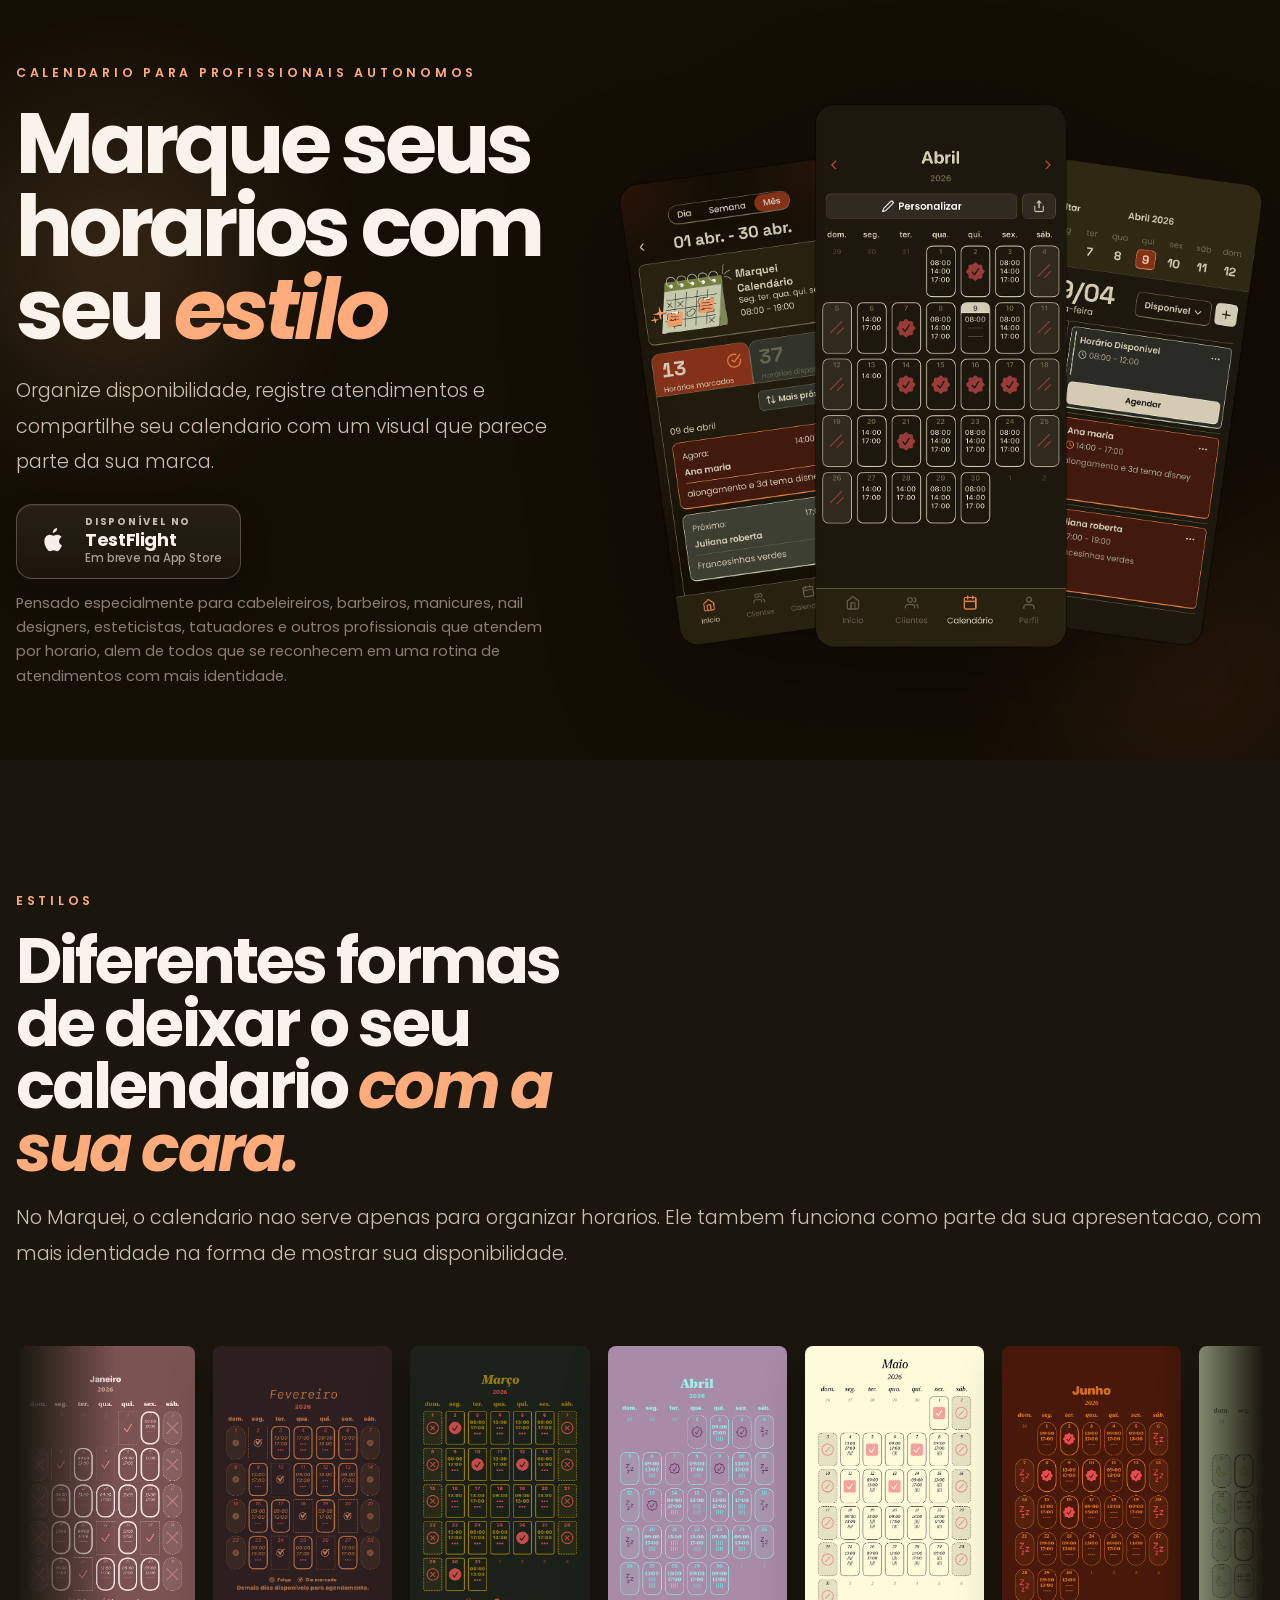
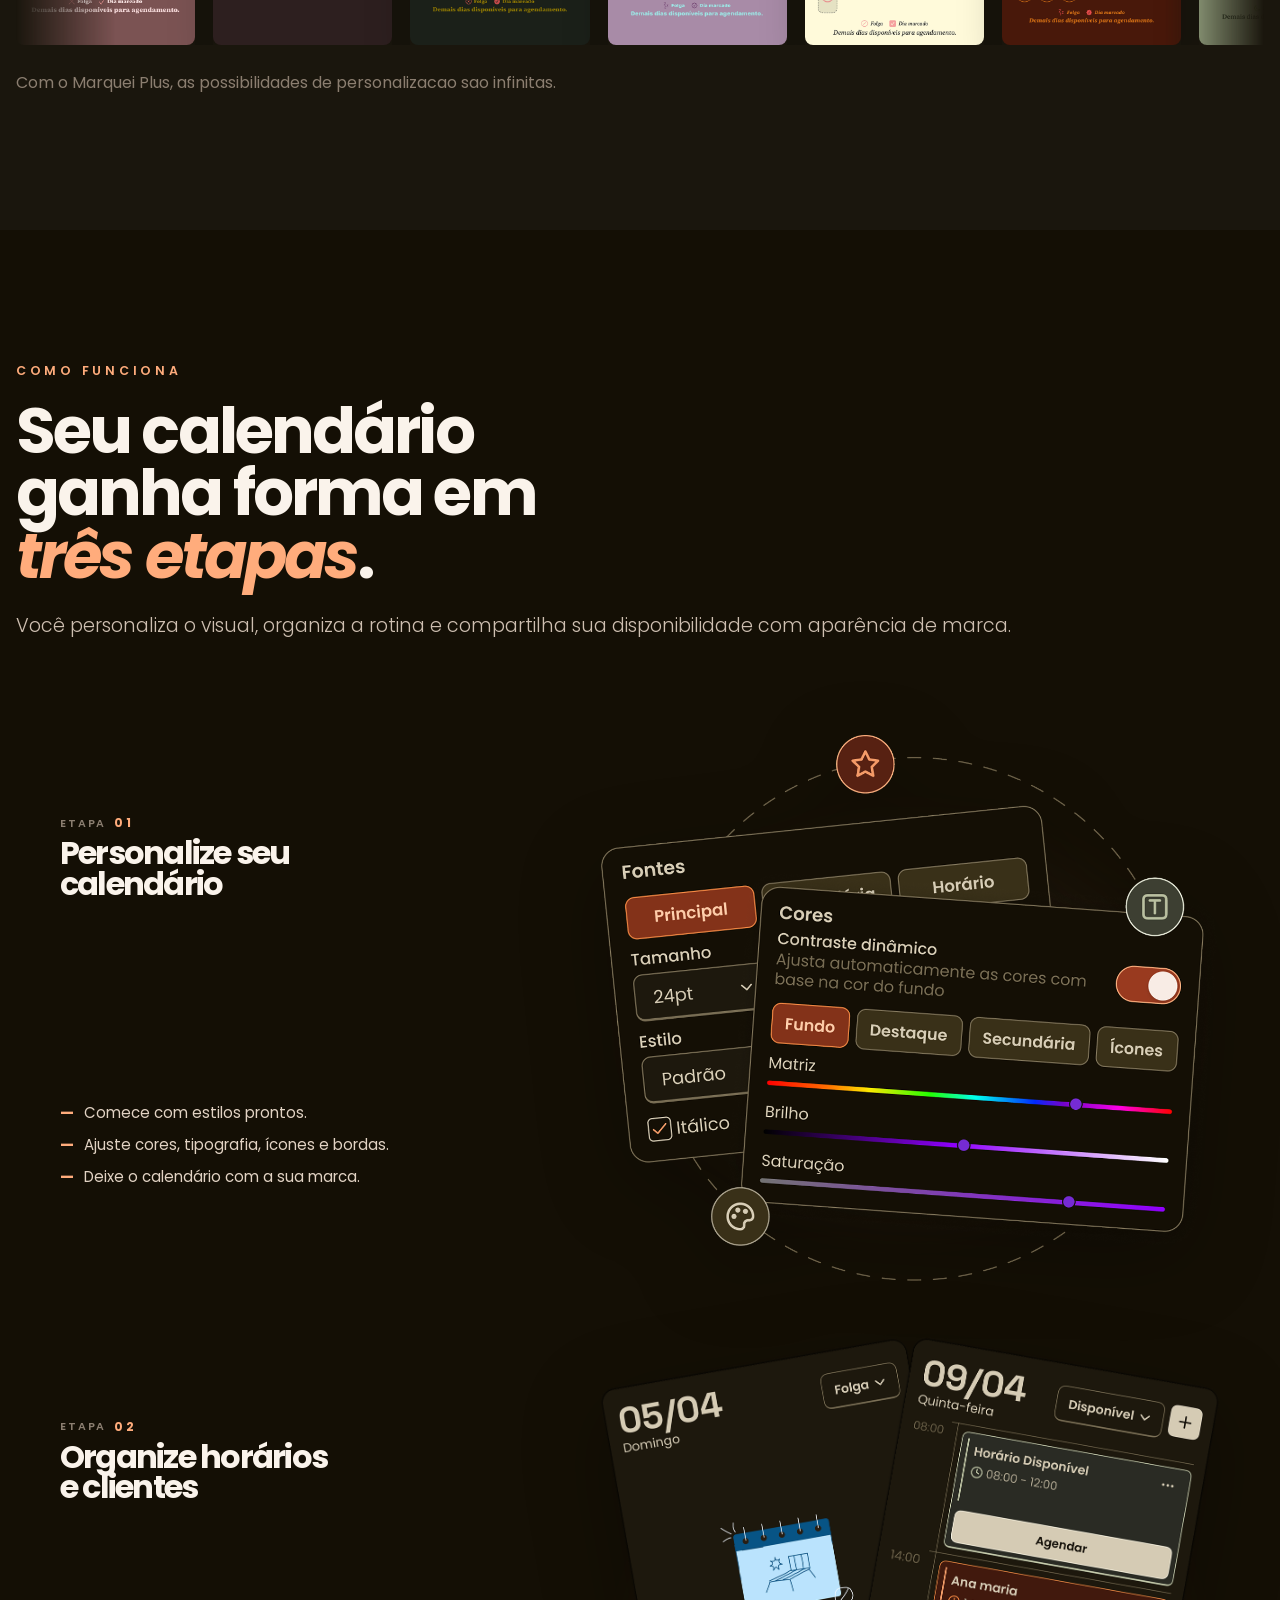
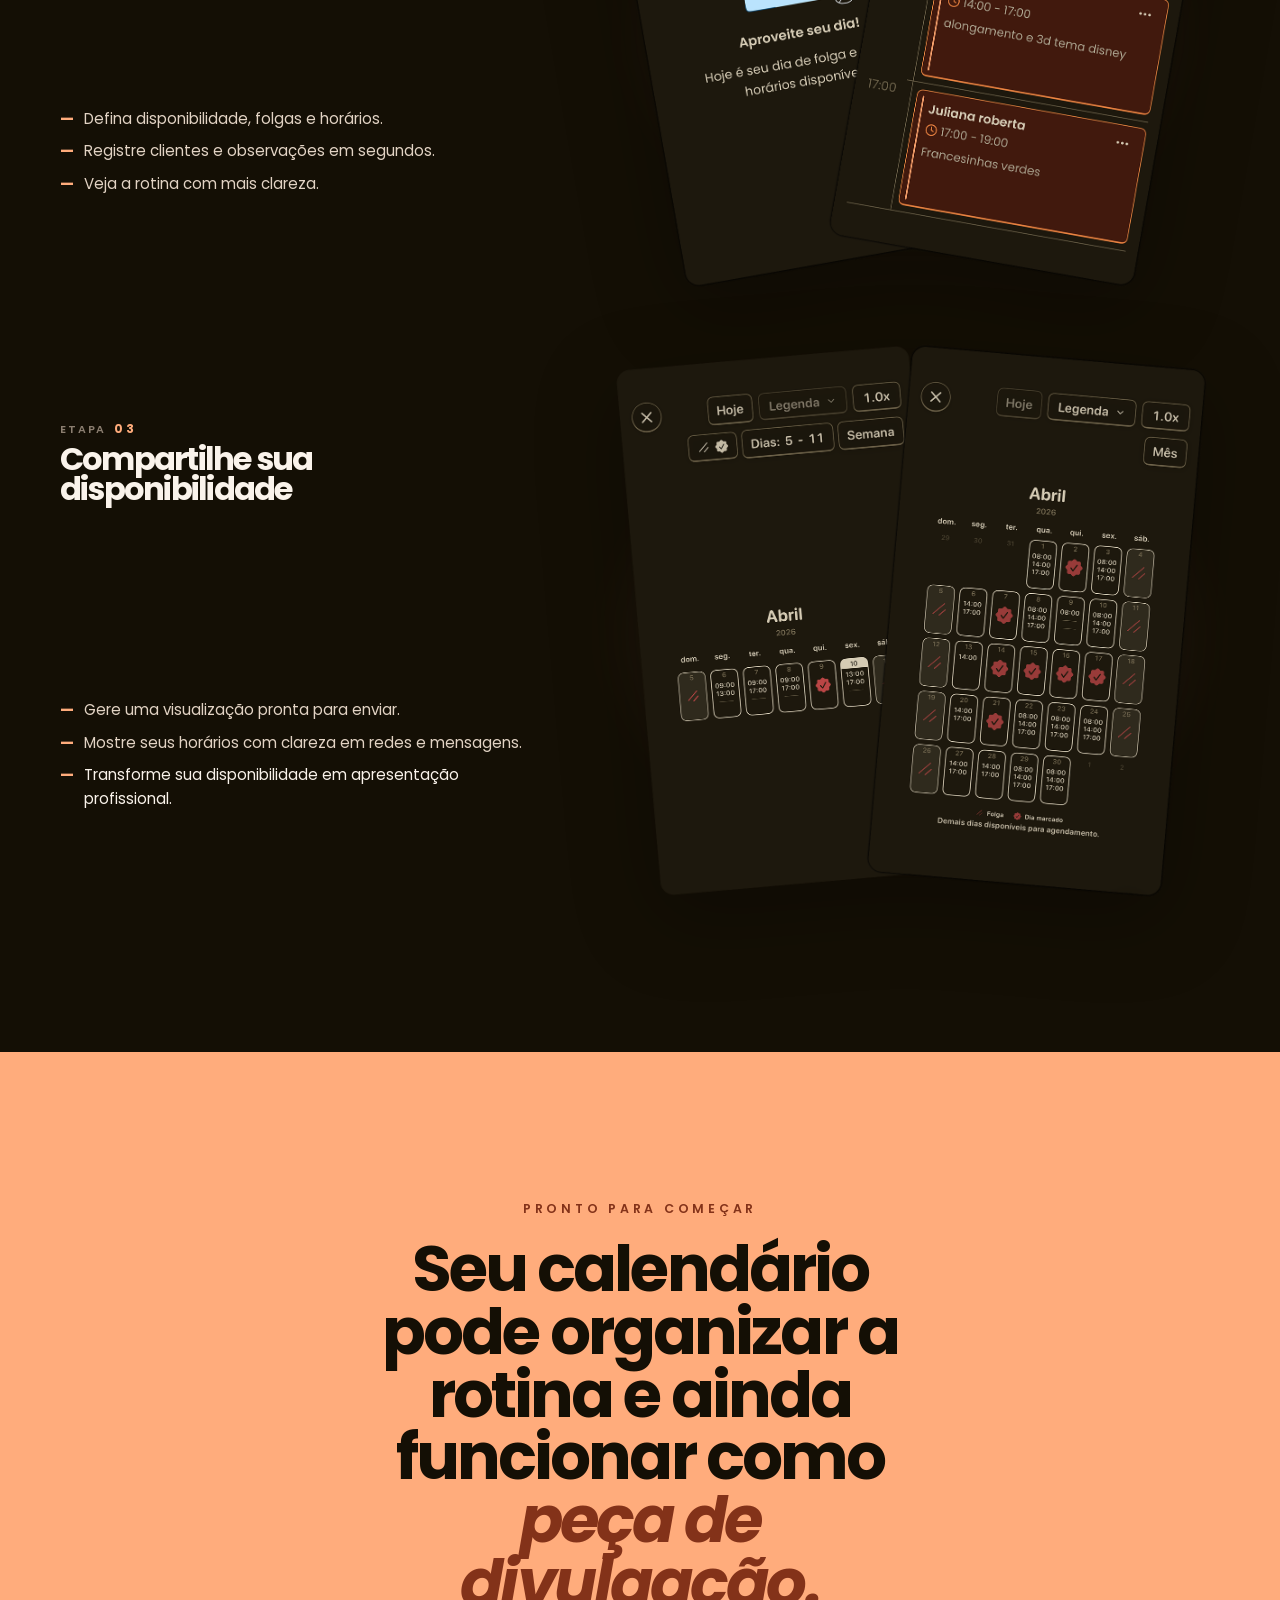
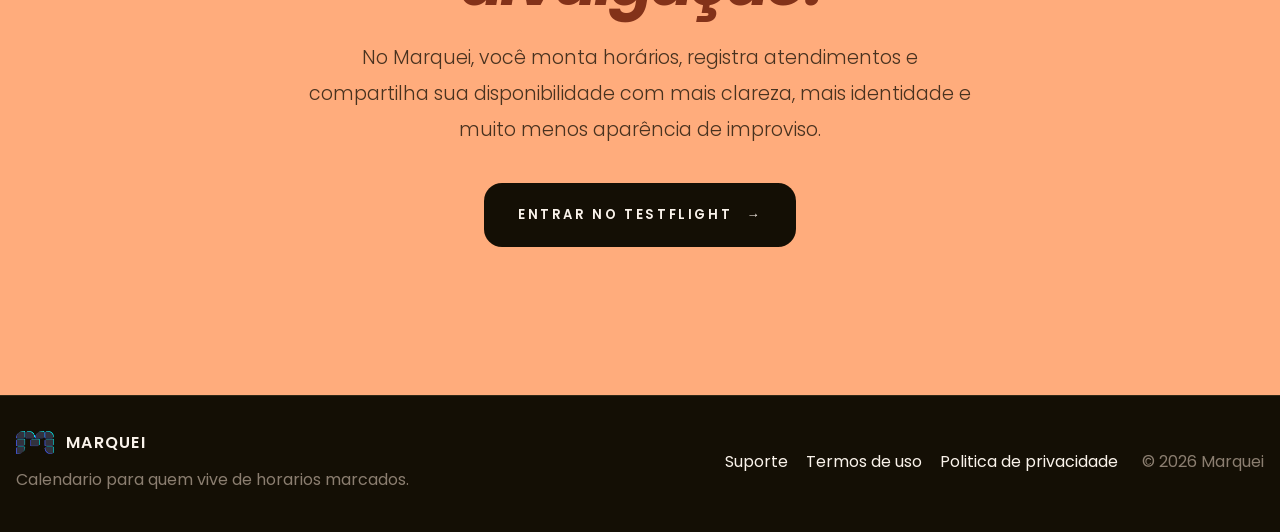
==== index.html @ eb850d53 "Initial public release" ====
<!DOCTYPE html>
<html lang="pt-BR">
  <head>
    <meta charset="UTF-8" />
    <meta name="viewport" content="width=device-width, initial-scale=1.0" />
    <title>Marquei | Calendario para profissionais autonomos</title>
    <meta
      name="description"
      content="Marquei e um app para profissionais autonomos que querem organizar horarios, personalizar o calendario e compartilhar seu calendario com identidade propria."
    />
    <meta name="theme-color" content="#140F05" />
    <link
      rel="icon"
      type="image/png"
      sizes="512x512"
      href="./src/marqueiIcon-favicon.png"
    />
    <link rel="preconnect" href="https://fonts.googleapis.com" />
    <link rel="preconnect" href="https://fonts.gstatic.com" crossorigin />
    <link
      href="https://fonts.googleapis.com/css2?family=Poppins:ital,wght@0,300;0,400;0,500;0,600;0,700;0,800;1,400;1,600&amp;display=swap"
      rel="stylesheet"
    />
    <link rel="stylesheet" href="./assets/styles.css" />
  </head>
  <body>
    <div class="page-shell">
      <main>
        <section class="hero-section section-dark" id="hero">
          <div class="hero-orb hero-orb-left" aria-hidden="true"></div>
          <div class="hero-orb hero-orb-right" aria-hidden="true"></div>
          <div class="container hero-grid">
            <div class="hero-copy" data-reveal="up">
              <p class="eyebrow">Calendario para profissionais autonomos</p>
              <h1>
                Marque seus horarios com seu
                <em>estilo</em>
              </h1>
              <p class="hero-body">
                Organize disponibilidade, registre atendimentos e compartilhe seu
                calendario com um visual que parece parte da sua marca.
              </p>
              <div class="hero-actions">
                <div
                  data-download-component="button"
                  data-download-platform="testflight"
                  data-download-variant="hero"
                ></div>
              </div>
              <p class="app-store-note hero-audience-note">
                Pensado especialmente para cabeleireiros, barbeiros,
                manicures, nail designers, esteticistas, tatuadores e outros
                profissionais que atendem por horario, alem de todos que se
                reconhecem em uma rotina de atendimentos com mais identidade.
              </p>
            </div>
            <div class="hero-stage" data-reveal="up">
              <div class="hero-stage-glow" aria-hidden="true"></div>
              <img
                class="hero-product-image"
                src="./src/marquei-hero-img.png"
                alt="Telas do app Marquei mostrando o calendario, horarios do dia e personalizacao"
              />
            </div>
          </div>
        </section>

        <section class="section-light" id="showcase">
          <div class="container section-shell" data-reveal="up">
            <div class="section-heading">
              <div>
                <p class="eyebrow">Estilos</p>
                <h2>
                  Diferentes formas de deixar o seu calendario
                  <em>com a sua cara.</em>
                </h2>
                <p class="section-body">
                  No Marquei, o calendario nao serve apenas para organizar
                  horarios. Ele tambem funciona como parte da sua apresentacao,
                  com mais identidade na forma de mostrar sua disponibilidade.
                </p>
              </div>
            </div>

            <div class="showcase-marquee" data-reveal="up" aria-label="Galeria de estilos do Marquei">
              <div class="showcase-track">
                <div class="showcase-strip">
                  <figure class="showcase-card">
                    <img
                      class="showcase-image"
                      src="./src/presets/m-preset-01.png"
                      alt="Calendario do Marquei em tons rosados"
                      loading="lazy"
                      decoding="async"
                    />
                  </figure>
                  <figure class="showcase-card">
                    <img
                      class="showcase-image"
                      src="./src/presets/m-preset-02.png"
                      alt="Calendario do Marquei com composicao suave"
                      loading="lazy"
                      decoding="async"
                    />
                  </figure>
                  <figure class="showcase-card">
                    <img
                      class="showcase-image"
                      src="./src/presets/m-preset-03.png"
                      alt="Calendario do Marquei com visual claro e neutro"
                      loading="lazy"
                      decoding="async"
                    />
                  </figure>
                  <figure class="showcase-card">
                    <img
                      class="showcase-image"
                      src="./src/presets/m-preset-04.png"
                      alt="Calendario do Marquei com paleta delicada"
                      loading="lazy"
                      decoding="async"
                    />
                  </figure>
                  <figure class="showcase-card">
                    <img
                      class="showcase-image"
                      src="./src/presets/m-preset-05.png"
                      alt="Calendario do Marquei com visual leve"
                      loading="lazy"
                      decoding="async"
                    />
                  </figure>
                  <figure class="showcase-card">
                    <img
                      class="showcase-image"
                      src="./src/presets/m-preset-06.png"
                      alt="Calendario do Marquei com contraste quente e marcante"
                      loading="lazy"
                      decoding="async"
                    />
                  </figure>
                  <figure class="showcase-card">
                    <img
                      class="showcase-image"
                      src="./src/presets/m-preset-07.png"
                      alt="Calendario do Marquei com visual moderno"
                      loading="lazy"
                      decoding="async"
                    />
                  </figure>
                  <figure class="showcase-card">
                    <img
                      class="showcase-image"
                      src="./src/presets/m-preset-08.png"
                      alt="Calendario do Marquei com leitura vibrante"
                      loading="lazy"
                      decoding="async"
                    />
                  </figure>
                  <figure class="showcase-card">
                    <img
                      class="showcase-image"
                      src="./src/presets/m-preset-09.png"
                      alt="Calendario do Marquei com visual delicado"
                      loading="lazy"
                      decoding="async"
                    />
                  </figure>
                  <figure class="showcase-card">
                    <img
                      class="showcase-image"
                      src="./src/presets/m-preset-10.png"
                      alt="Calendario do Marquei com composicao escura"
                      loading="lazy"
                      decoding="async"
                    />
                  </figure>
                </div>

                <div class="showcase-strip" aria-hidden="true">
                  <figure class="showcase-card">
                    <img
                      class="showcase-image"
                      src="./src/presets/m-preset-01.png"
                      alt=""
                      loading="lazy"
                      decoding="async"
                    />
                  </figure>
                  <figure class="showcase-card">
                    <img
                      class="showcase-image"
                      src="./src/presets/m-preset-02.png"
                      alt=""
                      loading="lazy"
                      decoding="async"
                    />
                  </figure>
                  <figure class="showcase-card">
                    <img
                      class="showcase-image"
                      src="./src/presets/m-preset-03.png"
                      alt=""
                      loading="lazy"
                      decoding="async"
                    />
                  </figure>
                  <figure class="showcase-card">
                    <img
                      class="showcase-image"
                      src="./src/presets/m-preset-04.png"
                      alt=""
                      loading="lazy"
                      decoding="async"
                    />
                  </figure>
                  <figure class="showcase-card">
                    <img
                      class="showcase-image"
                      src="./src/presets/m-preset-05.png"
                      alt=""
                      loading="lazy"
                      decoding="async"
                    />
                  </figure>
                  <figure class="showcase-card">
                    <img
                      class="showcase-image"
                      src="./src/presets/m-preset-06.png"
                      alt=""
                      loading="lazy"
                      decoding="async"
                    />
                  </figure>
                  <figure class="showcase-card">
                    <img
                      class="showcase-image"
                      src="./src/presets/m-preset-07.png"
                      alt=""
                      loading="lazy"
                      decoding="async"
                    />
                  </figure>
                  <figure class="showcase-card">
                    <img
                      class="showcase-image"
                      src="./src/presets/m-preset-08.png"
                      alt=""
                      loading="lazy"
                      decoding="async"
                    />
                  </figure>
                  <figure class="showcase-card">
                    <img
                      class="showcase-image"
                      src="./src/presets/m-preset-09.png"
                      alt=""
                      loading="lazy"
                      decoding="async"
                    />
                  </figure>
                  <figure class="showcase-card">
                    <img
                      class="showcase-image"
                      src="./src/presets/m-preset-10.png"
                      alt=""
                      loading="lazy"
                      decoding="async"
                    />
                  </figure>
                </div>
              </div>
            </div>

            <p class="section-footnote">
              Com o Marquei Plus, as possibilidades de personalizacao sao
              infinitas.
            </p>
          </div>
        </section>

        <section class="section-dark" id="como-funciona">
          <div class="container section-shell">
            <div class="section-heading" data-reveal="up">
              <div>
                <p class="eyebrow">Como funciona</p>
                <h2>
                  Seu calendário ganha forma em <em>três etapas</em>.
                </h2>
                <p class="section-body">
                  Você personaliza o visual, organiza a rotina e compartilha sua
                  disponibilidade com aparência de marca.
                </p>
              </div>
            </div>

            <div class="howworks-board">
              <article class="howworks-column howworks-column-start" data-reveal="up">
                <div class="howworks-card">
                  <span class="step-index">01</span>
                  <h3>Personalize seu<br />calendário</h3>
                </div>

                <ul class="feature-bullets">
                  <li>Comece com estilos prontos.</li>
                  <li>Ajuste cores, tipografia, ícones e bordas.</li>
                  <li>Deixe o calendário com a sua marca.</li>
                </ul>

                <figure class="howworks-media">
                  <img
                    src="./src/howworks/howworks-1.png"
                    alt="Tela do Marquei mostrando opções de personalização de fonte, cor, horário e ícones"
                    loading="lazy"
                    decoding="async"
                  />
                </figure>
              </article>

              <article class="howworks-column howworks-column-core" data-reveal="up">
                <div class="howworks-card">
                  <span class="step-index">02</span>
                  <h3>Organize horários<br />e clientes</h3>
                </div>

                <ul class="feature-bullets">
                  <li>Defina disponibilidade, folgas e horários.</li>
                  <li>Registre clientes e observações em segundos.</li>
                  <li>Veja a rotina com mais clareza.</li>
                </ul>

                <figure class="howworks-media">
                  <img
                    src="./src/howworks/howworks-2.png"
                    alt="Tela do Marquei mostrando horários disponíveis e atendimentos registrados no dia"
                    loading="lazy"
                    decoding="async"
                  />
                </figure>
              </article>

              <article class="howworks-column howworks-column-finish" data-reveal="up">
                <div class="howworks-card">
                  <span class="step-index">03</span>
                  <h3>Compartilhe sua<br />disponibilidade</h3>
                </div>

                <ul class="feature-bullets">
                  <li>Gere uma visualização pronta para enviar.</li>
                  <li>Mostre seus horários com clareza em redes e mensagens.</li>
                  <li>Transforme sua disponibilidade em apresentação profissional.</li>
                </ul>

                <figure class="howworks-media">
                  <img
                    src="./src/howworks/howworks-3.png"
                    alt="Tela do Marquei mostrando calendário pronto para visualização e compartilhamento"
                    loading="lazy"
                    decoding="async"
                  />
                </figure>
              </article>
            </div>
          </div>
        </section>

        <section class="cta-section" id="cta">
          <div class="container cta-shell" data-reveal="up">
            <p class="eyebrow eyebrow-dark">Pronto para começar</p>
            <h2>
              Seu calendário pode organizar a rotina e ainda funcionar como
              <em>peça de divulgação.</em>
            </h2>
            <p class="cta-body">
              No Marquei, você monta horários, registra atendimentos e
              compartilha sua disponibilidade com mais clareza, mais identidade
              e muito menos aparência de improviso.
            </p>
            <div
              data-download-component="button"
              data-download-platform="testflight"
              data-download-variant="cta"
            ></div>
          </div>
        </section>
      </main>

      <footer class="site-footer" id="footer">
        <div class="container footer-grid">
          <div>
            <a class="brand brand-footer" href="#hero" aria-label="Marquei">
              <img
                class="brand-logo brand-logo-footer"
                src="./src/marqueiIconw.png"
                alt=""
              />
              <span class="brand-wordmark">Marquei</span>
            </a>
            <p class="footer-tagline">
              Calendario para quem vive de horarios marcados.
            </p>
          </div>
          <div class="footer-links">
            <a href="./suporte/">Suporte</a>
            <a href="./legal/terms-of-use/">Termos de uso</a>
            <a href="./legal/privacy-policy/">Politica de privacidade</a>
          </div>
          <p class="footer-meta">© <span data-current-year></span> Marquei</p>
        </div>
      </footer>
    </div>

    <script src="./assets/env.js"></script>
    <script src="./assets/components.js"></script>
    <script src="./assets/script.js"></script>
  </body>
</html>
---- assets/styles.css ----
:root {
  --bg-primary: #140f05;
  --bg-secondary: #1a160d;
  --text-heading: #faf3eb;
  --text-body: #cebfb1;
  --text-muted: #8b7e70;
  --text-feature: #e2d3c4;
  --accent-primary: #ffac7c;
  --accent-dark: #833219;
  --border-default: #433922;
  --border-light: #faf3eb;
  --surface-card: #281e13;
  --surface-cta: #ffac7c;
  --surface-hover: #281e13;
  --shadow-soft: 0 30px 80px rgba(0, 0, 0, 0.24);
  --container: min(1400px, calc(100vw - 32px));
  --motion-ease: cubic-bezier(0.22, 1, 0.36, 1);
}

*,
*::before,
*::after {
  box-sizing: border-box;
}

html {
  scroll-behavior: smooth;
}

body {
  margin: 0;
  font-family: "Poppins", sans-serif;
  background: var(--bg-primary);
  color: var(--text-body);
}

body::before {
  content: "";
  position: fixed;
  inset: 0;
  pointer-events: none;
  background-image: radial-gradient(
      circle at 15% 10%,
      rgba(255, 172, 124, 0.08),
      transparent 24%
    ),
    radial-gradient(circle at 85% 15%, rgba(131, 50, 25, 0.14), transparent 22%);
  opacity: 0.95;
}

a {
  color: inherit;
  text-decoration: none;
}

button,
a {
  -webkit-tap-highlight-color: transparent;
}

img {
  max-width: 100%;
  display: block;
}

em {
  color: var(--accent-primary);
  font-style: italic;
}

.page-shell {
  position: relative;
  isolation: isolate;
}

.container {
  width: var(--container);
  margin: 0 auto;
}

.brand {
  display: inline-flex;
  align-items: center;
  gap: 14px;
  font-weight: 600;
  color: var(--text-heading);
}

.brand-logo {
  width: 28px;
  height: auto;
  display: block;
  background: none;
  border: 0;
  border-radius: 0;
  box-shadow: none;
}

.brand-logo-footer {
  width: 38px;
  flex: 0 0 auto;
}

.brand-logo-legal {
  width: 38px;
  flex: 0 0 auto;
}

.brand-wordmark {
  font-size: 1rem;
  letter-spacing: 0.08em;
  text-transform: uppercase;
}

.text-link,
.secondary-link {
  color: var(--text-heading);
  font-size: 0.95rem;
  transition: color 180ms ease;
}

.text-link:hover,
.secondary-link:hover {
  color: var(--accent-primary);
}

.hero-section,
.section-light,
.section-dark,
.cta-section,
.site-footer {
  position: relative;
}

.hero-section {
  min-height: auto;
  padding: 64px 0 72px;
  overflow: clip;
}

.section-dark {
  background: var(--bg-primary);
}

.section-light {
  background: var(--bg-secondary);
}

.cta-section {
  background: var(--surface-cta);
  color: var(--accent-dark);
  padding: 148px 0;
}

.hero-grid {
  display: grid;
  grid-template-columns: minmax(0, 4.6fr) minmax(0, 5.4fr);
  gap: clamp(28px, 4vw, 54px);
  align-items: center;
}

.hero-copy {
  position: relative;
  z-index: 1;
  max-width: 580px;
  margin: 0;
  text-align: left;
  display: grid;
  align-content: start;
}

.eyebrow {
  margin: 0 0 20px;
  color: var(--accent-primary);
  font-size: 0.78rem;
  font-weight: 600;
  letter-spacing: 0.3em;
  text-transform: uppercase;
}

.eyebrow-dark {
  color: var(--accent-dark);
}

h1,
h2,
h3 {
  margin: 0;
  color: var(--text-heading);
}

h1 {
  max-width: 12ch;
  font-size: clamp(2.8rem, 7vw, 5.3rem);
  font-weight: 700;
  line-height: 0.98;
  letter-spacing: -0.05em;
}

h2 {
  max-width: 14ch;
  font-size: clamp(2.6rem, 5vw, 5rem);
  font-weight: 700;
  line-height: 0.98;
  letter-spacing: -0.045em;
}

h3 {
  font-size: clamp(1.6rem, 2vw, 2.3rem);
  font-weight: 700;
  line-height: 1.08;
}

.hero-body,
.section-body,
.cta-body,
.legal-lead,
.legal-page p {
  font-size: clamp(1.05rem, 1.5vw, 1.35rem);
  line-height: 1.85;
  font-weight: 300;
  color: var(--text-body);
}

.hero-body {
  max-width: 34rem;
  margin: 22px 0 0;
}

.hero-points,
.feature-bullets {
  list-style: none;
  margin: 34px 0 0;
  padding: 0;
  display: grid;
  gap: 14px;
}

.hero-points li,
.feature-bullets li {
  display: flex;
  align-items: flex-start;
  gap: 12px;
  color: var(--text-feature);
  line-height: 1.7;
}

.hero-points li::before,
.feature-bullets li::before {
  content: "—";
  color: var(--accent-primary);
  font-weight: 700;
}

.hero-actions {
  display: flex;
  align-items: center;
  justify-content: flex-start;
  flex-wrap: wrap;
  gap: 14px 20px;
  margin-top: 24px;
}

.download-component {
  display: block;
}

.store-cta-button {
  margin-top: 36px;
}

.app-store-button {
  display: inline-flex;
  align-items: center;
  gap: 14px;
  border: 1px solid rgba(250, 243, 235, 0.24);
  border-radius: 16px;
  padding: 12px 18px 12px 16px;
  min-height: 58px;
  min-width: 212px;
  background: linear-gradient(
    180deg,
    rgba(250, 243, 235, 0.08),
    rgba(250, 243, 235, 0.03)
  );
  box-shadow:
    0 14px 28px rgba(0, 0, 0, 0.18),
    inset 0 1px 0 rgba(250, 243, 235, 0.08);
  color: var(--text-heading);
  white-space: nowrap;
  transition:
    background 220ms ease,
    border-color 220ms ease,
    box-shadow 220ms ease,
    transform 220ms ease,
    opacity 220ms ease;
}

.app-store-button:hover {
  background: linear-gradient(
    180deg,
    rgba(250, 243, 235, 0.14),
    rgba(250, 243, 235, 0.06)
  );
  border-color: rgba(250, 243, 235, 0.34);
  box-shadow:
    0 16px 34px rgba(0, 0, 0, 0.22),
    inset 0 1px 0 rgba(250, 243, 235, 0.1);
  transform: translateY(-2px);
}

.app-store-button.is-disabled {
  cursor: not-allowed;
  opacity: 1;
  transform: none;
}

.app-store-button.is-disabled:hover {
  background: linear-gradient(
    180deg,
    rgba(250, 243, 235, 0.08),
    rgba(250, 243, 235, 0.03)
  );
  border-color: rgba(250, 243, 235, 0.24);
  box-shadow:
    0 14px 28px rgba(0, 0, 0, 0.18),
    inset 0 1px 0 rgba(250, 243, 235, 0.08);
}

.cta-button.is-disabled {
  cursor: not-allowed;
  opacity: 0.5;
  transform: none;
}

.apple-icon {
  display: inline-grid;
  place-items: center;
  flex: 0 0 auto;
  width: 38px;
  height: 38px;
  color: rgba(250, 243, 235, 0.98);
  transform: translateY(-1px);
}

.apple-icon svg {
  display: block;
  width: 30px;
  height: 30px;
}

.app-store-copy {
  display: grid;
  align-content: center;
  gap: 4px;
}

.app-store-overline {
  display: block;
  color: rgba(250, 243, 235, 0.76);
  font-size: 0.62rem;
  font-weight: 700;
  line-height: 1;
  letter-spacing: 0.18em;
  text-transform: uppercase;
}

.app-store-label {
  display: block;
  color: var(--text-heading);
  font-size: 1.12rem;
  line-height: 0.98;
  font-weight: 700;
  letter-spacing: -0.02em;
}

.download-button-subline {
  display: block;
  color: rgba(250, 243, 235, 0.62);
  font-size: 0.72rem;
  line-height: 1.18;
  font-weight: 500;
  letter-spacing: -0.01em;
}

.app-store-note,
.cta-note {
  margin: 12px 0 0;
  color: var(--text-muted);
  font-size: 0.92rem;
  line-height: 1.65;
}

.hero-audience-note {
  max-width: 34rem;
}

.hero-visual {
  position: relative;
  display: grid;
  gap: 22px;
}

.hero-stage {
  position: relative;
  display: grid;
  place-items: center;
  min-width: 0;
}

.hero-stage-glow {
  position: absolute;
  inset: auto 10% 10% 10%;
  height: 40%;
  border-radius: 999px;
  background: radial-gradient(
    ellipse at center,
    rgba(255, 172, 124, 0.22),
    rgba(255, 172, 124, 0.08) 38%,
    transparent 72%
  );
  filter: blur(30px);
  pointer-events: none;
}

.hero-product-image {
  position: relative;
  z-index: 1;
  width: min(100%, 820px);
  max-height: min(72vh, 700px);
  height: auto;
  object-fit: contain;
  filter: drop-shadow(0 30px 60px rgba(0, 0, 0, 0.38));
}

.device-card {
  border: 1px solid rgba(250, 243, 235, 0.08);
  border-radius: 28px;
  background: linear-gradient(180deg, rgba(40, 30, 19, 0.92), rgba(23, 18, 11, 0.92));
  box-shadow: var(--shadow-soft);
}

.phone-card {
  padding: 18px;
  transform: rotate(-4deg);
}

.preset-card {
  padding: 22px;
  margin-left: auto;
  width: min(82%, 420px);
  transform: rotate(3deg);
}

.device-topbar {
  display: flex;
  align-items: center;
  justify-content: space-between;
  gap: 12px;
  margin-bottom: 16px;
  color: var(--text-muted);
  font-size: 0.82rem;
  text-transform: uppercase;
  letter-spacing: 0.18em;
}

.device-screen {
  display: grid;
  gap: 10px;
}

.slot {
  display: flex;
  align-items: center;
  justify-content: space-between;
  gap: 18px;
  padding: 14px 16px;
  border-radius: 18px;
  background: rgba(250, 243, 235, 0.04);
  color: var(--text-feature);
}

.slot span {
  color: var(--text-muted);
  font-size: 0.82rem;
  letter-spacing: 0.12em;
  text-transform: uppercase;
}

.slot strong {
  font-size: 0.95rem;
  font-weight: 500;
}

.slot-free {
  border: 1px solid rgba(255, 172, 124, 0.28);
}

.slot-booked {
  background: linear-gradient(135deg, rgba(255, 172, 124, 0.18), rgba(131, 50, 25, 0.12));
}

.slot-note {
  background: rgba(206, 191, 177, 0.08);
}

.slot-muted {
  opacity: 0.68;
}

.preset-swatches {
  display: flex;
  gap: 10px;
  margin-bottom: 18px;
}

.preset-swatches span {
  width: 42px;
  height: 42px;
  border-radius: 14px;
  border: 1px solid rgba(250, 243, 235, 0.08);
}

.preset-grid {
  display: grid;
  grid-template-columns: 1fr 1fr;
  gap: 12px;
}

.preset-panel {
  min-height: 110px;
  border-radius: 20px;
  background:
    linear-gradient(135deg, rgba(255, 172, 124, 0.08), transparent),
    linear-gradient(180deg, rgba(250, 243, 235, 0.08), rgba(250, 243, 235, 0.02));
}

.preset-panel-accent {
  background:
    linear-gradient(135deg, rgba(255, 172, 124, 0.5), rgba(131, 50, 25, 0.1)),
    linear-gradient(180deg, rgba(250, 243, 235, 0.08), rgba(250, 243, 235, 0.02));
}

.preset-panel-wide {
  grid-column: 1 / -1;
  min-height: 140px;
}

.placeholder-caption {
  margin: 16px 0 0;
  color: var(--text-muted);
  line-height: 1.7;
}

.hero-orb {
  position: absolute;
  width: 34vw;
  aspect-ratio: 1;
  border-radius: 50%;
  filter: blur(40px);
  opacity: 0.16;
}

.hero-orb-left {
  top: 40px;
  left: -8vw;
  background: radial-gradient(circle, var(--accent-primary), transparent 70%);
}

.hero-orb-right {
  right: -10vw;
  bottom: -10vw;
  background: radial-gradient(circle, #a54a29, transparent 68%);
}

.section-shell {
  padding: 132px 0;
}

.section-heading {
  display: grid;
  grid-template-columns: minmax(0, 1fr);
  gap: 18px;
  align-items: start;
}

.showcase-marquee {
  --showcase-gap: 18px;
  margin-top: 56px;
  overflow: hidden;
  mask-image: linear-gradient(
    to right,
    transparent 0,
    black 8%,
    black 92%,
    transparent 100%
  );
}

.showcase-track {
  display: flex;
  gap: var(--showcase-gap);
  width: max-content;
  animation: showcase-scroll 40s linear infinite;
}

.showcase-strip {
  display: flex;
  gap: var(--showcase-gap);
}

.showcase-card {
  flex: 0 0 clamp(138px, 14vw, 180px);
  margin: 0;
  box-shadow: 0 24px 40px rgba(0, 0, 0, 0.28);
}

.showcase-image {
  width: 100%;
  aspect-ratio: 531 / 885;
  object-fit: cover;
  display: block;
  border-radius: 8px;
}

.section-footnote {
  margin: 0;
  color: var(--text-body);
  line-height: 1.8;
}

.section-footnote {
  margin-top: 24px;
  color: var(--text-muted);
}

#como-funciona .section-body {
  max-width: none;
  margin-top: 20px;
}

@keyframes showcase-scroll {
  from {
    transform: translateX(0);
  }

  to {
    transform: translateX(calc(-50% - (var(--showcase-gap) / 2)));
  }
}

.howworks-board {
  display: grid;
  grid-template-columns: minmax(0, 1fr);
  gap: 30px;
  max-width: 1160px;
  margin: 56px auto 0;
  padding-bottom: 12px;
  align-items: start;
}

.howworks-board::before {
  content: none;
}

.howworks-column {
  min-width: 0;
  display: grid;
  grid-template-columns: minmax(300px, 0.9fr) minmax(0, 1.1fr);
  grid-template-areas:
    "card media"
    "bullets media";
  align-items: center;
  gap: 18px 32px;
  padding: 8px 0 10px;
}

.howworks-card {
  grid-area: card;
  max-width: none;
  width: min(100%, 29rem);
  padding-right: 0;
  display: grid;
  gap: 8px;
  justify-self: start;
}

.step-index {
  display: inline-flex;
  align-items: center;
  gap: 8px;
  width: fit-content;
  margin-bottom: 0;
  color: var(--accent-primary);
  font-size: 0.74rem;
  font-weight: 700;
  letter-spacing: 0.2em;
  line-height: 1;
  text-transform: uppercase;
}

.step-index::before {
  content: "Etapa";
  color: var(--text-muted);
  font-size: 0.68rem;
  font-weight: 600;
  letter-spacing: 0.17em;
}

.howworks-card h3 {
  max-width: none;
  font-size: clamp(2rem, 2.45vw, 2.8rem);
  line-height: 0.95;
  letter-spacing: -0.055em;
  text-wrap: balance;
}

.howworks-column .feature-bullets {
  grid-area: bullets;
  margin-top: 0;
  gap: 9px;
  width: min(100%, 29rem);
  max-width: none;
  justify-self: start;
}

.howworks-column .feature-bullets li {
  gap: 10px;
  font-size: 0.94rem;
  line-height: 1.56;
}

.howworks-media {
  grid-area: media;
  margin: 0;
  position: relative;
  min-height: 468px;
  display: grid;
  place-items: end center;
  align-self: end;
  justify-self: stretch;
  padding: 8px 0 0;
}

.howworks-media::before {
  content: "";
  position: absolute;
  inset: 14% 2% 6%;
  border-radius: 999px;
  background: radial-gradient(
    ellipse at center,
    rgba(255, 172, 124, 0.18),
    rgba(255, 172, 124, 0.06) 42%,
    transparent 72%
  );
  filter: blur(30px);
  pointer-events: none;
}

.howworks-media img {
  position: relative;
  z-index: 1;
  display: block;
  width: min(100%, 650px);
  height: auto;
  object-fit: contain;
  filter: drop-shadow(0 24px 40px rgba(0, 0, 0, 0.28));
}

.howworks-column-start .howworks-media img {
  width: min(100%, 630px);
}

.howworks-column-core .howworks-media img {
  width: min(100%, 630px);
}

.howworks-column-finish .feature-bullets li:last-child {
  color: var(--text-heading);
}

.howworks-column-finish .howworks-media {
  min-height: 500px;
}

.howworks-column-finish .howworks-media::before {
  inset: 12% 0 6%;
  background: radial-gradient(
    ellipse at center,
    rgba(255, 172, 124, 0.22),
    rgba(255, 172, 124, 0.08) 44%,
    transparent 72%
  );
}

.howworks-column-finish .howworks-media img {
  width: min(100%, 700px);
}

.placeholder-frame {
  position: relative;
  height: 100%;
  min-height: 360px;
  border-radius: 30px;
  border: 1px solid rgba(250, 243, 235, 0.08);
  background:
    linear-gradient(135deg, rgba(255, 172, 124, 0.06), transparent 38%),
    linear-gradient(180deg, rgba(40, 30, 19, 0.94), rgba(21, 17, 11, 0.94));
  padding: 28px;
  display: flex;
  flex-direction: column;
  justify-content: flex-end;
  gap: 18px;
  box-shadow: var(--shadow-soft);
}

.placeholder-frame-highlight {
  background:
    linear-gradient(135deg, rgba(255, 172, 124, 0.22), transparent 38%),
    linear-gradient(180deg, rgba(53, 37, 25, 0.96), rgba(22, 17, 11, 0.96));
}

.placeholder-label {
  color: var(--text-muted);
  font-size: 0.78rem;
  font-weight: 600;
  letter-spacing: 0.18em;
  text-transform: uppercase;
}

.placeholder-frame strong {
  color: var(--text-heading);
  font-size: 1.65rem;
  line-height: 1.2;
}

.placeholder-bars {
  display: grid;
  gap: 12px;
}

.placeholder-bars span {
  display: block;
  height: 16px;
  border-radius: 999px;
  background: rgba(250, 243, 235, 0.12);
}

.placeholder-bars span:nth-child(2) {
  width: 80%;
}

.placeholder-bars span:nth-child(3) {
  width: 64%;
}

.agenda-preview {
  display: grid;
  gap: 12px;
}

.agenda-preview div {
  display: flex;
  align-items: center;
  justify-content: space-between;
  gap: 14px;
  padding: 14px 16px;
  border-radius: 18px;
  background: rgba(250, 243, 235, 0.08);
}

.agenda-preview span {
  color: var(--text-muted);
  font-size: 0.82rem;
  letter-spacing: 0.16em;
  text-transform: uppercase;
}

.agenda-preview strong {
  font-size: 0.95rem;
  font-weight: 500;
}

.share-cards {
  display: flex;
  flex-wrap: wrap;
  gap: 10px;
}

.share-cards span {
  border: 1px solid rgba(255, 172, 124, 0.22);
  border-radius: 999px;
  padding: 10px 16px;
  color: var(--text-feature);
}

.cta-shell {
  text-align: center;
}

.cta-shell h2 {
  max-width: 14ch;
  margin: 0 auto;
  color: var(--bg-primary);
}

.cta-shell em {
  color: var(--accent-dark);
}

.cta-body {
  max-width: 42rem;
  margin: 26px auto 0;
  color: rgba(20, 15, 5, 0.78);
}

.cta-button {
  display: inline-flex;
  align-items: center;
  gap: 14px;
  justify-content: center;
  margin-top: 0;
  padding: 22px 34px;
  border-radius: 18px;
  background: var(--bg-primary);
  color: var(--text-heading);
  font-size: 0.82rem;
  font-weight: 600;
  letter-spacing: 0.2em;
  text-transform: uppercase;
  transition: background 220ms ease, transform 220ms ease;
}

.cta-button:hover {
  background: var(--surface-hover);
  transform: translateY(-2px);
}

.cta-note {
  color: rgba(20, 15, 5, 0.68);
}

.site-footer {
  border-top: 1px solid rgba(67, 57, 34, 0.6);
  padding: 34px 0 40px;
  background: var(--bg-primary);
}

.footer-grid {
  display: grid;
  grid-template-columns: minmax(0, 1.3fr) auto auto;
  gap: 24px;
  align-items: center;
}

.brand-footer {
  margin-bottom: 12px;
  gap: 12px;
}

.footer-tagline,
.footer-meta {
  margin: 0;
  color: var(--text-muted);
}

.footer-links {
  display: flex;
  flex-wrap: wrap;
  gap: 18px;
}

.footer-links a {
  color: var(--text-heading);
}

.footer-links a:hover {
  color: var(--accent-primary);
}

.has-reveal [data-reveal] {
  opacity: 0;
  transform: translate3d(0, 34px, 0);
  transition:
    opacity 800ms var(--motion-ease),
    transform 800ms var(--motion-ease);
}

.has-reveal [data-reveal="left"] {
  transform: translate3d(36px, 0, 0);
}

.has-reveal [data-reveal="right"] {
  transform: translate3d(-36px, 0, 0);
}

.has-reveal [data-reveal].is-visible {
  opacity: 1;
  transform: translate3d(0, 0, 0);
}

.legal-body {
  min-height: 100vh;
  background:
    radial-gradient(circle at top left, rgba(255, 172, 124, 0.12), transparent 24%),
    var(--bg-primary);
}

.legal-page {
  width: min(840px, calc(100vw - 32px));
  margin: 0 auto;
  padding: 72px 0 96px;
}

.legal-content {
  display: grid;
  gap: 28px;
}

.legal-back-link {
  display: inline-flex;
  width: fit-content;
}

.legal-hero-panel {
  padding: 10px 0 18px;
  border-radius: 0;
  border: 0;
  background: none;
}

.brand-legal {
  margin-bottom: 22px;
}

.legal-hero-panel h1 {
  max-width: none;
  margin-top: 10px;
  font-size: clamp(2.35rem, 4.6vw, 4.2rem);
  line-height: 0.98;
  letter-spacing: -0.045em;
}

.legal-meta-row {
  display: flex;
  flex-wrap: wrap;
  gap: 12px;
  margin-top: 24px;
}

.legal-meta-pill {
  display: inline-flex;
  align-items: center;
  gap: 10px;
  padding: 10px 14px;
  border-radius: 999px;
  background: rgba(250, 243, 235, 0.06);
  color: var(--text-heading);
  font-size: 0.88rem;
  letter-spacing: 0.04em;
}

.legal-summary {
  margin: 18px 0 0;
  color: var(--text-body);
  line-height: 1.9;
}

.legal-sections {
  display: grid;
  gap: 0;
}

.legal-section-card {
  padding: 32px 0;
  border-radius: 0;
  border: 0;
  border-top: 1px solid rgba(67, 57, 34, 0.72);
  background: none;
}

.legal-section-card h2 {
  max-width: none;
  font-size: clamp(1.7rem, 2.4vw, 2.35rem);
  line-height: 1.08;
}

.legal-section-card p {
  margin: 16px 0 0;
  font-size: 1rem;
  line-height: 1.9;
  color: var(--text-body);
}

.legal-section-card a {
  color: var(--accent-primary);
  text-decoration: underline;
  text-decoration-color: rgba(255, 172, 124, 0.45);
}

.legal-list {
  margin: 18px 0 0;
  padding-left: 22px;
  color: var(--text-feature);
}

.legal-list li {
  margin-top: 10px;
  line-height: 1.8;
}

.legal-subsections {
  display: grid;
  gap: 18px;
  margin-top: 20px;
}

.legal-subsection {
  padding-top: 18px;
  border-top: 1px solid rgba(67, 57, 34, 0.72);
}

.legal-subsection h3 {
  font-size: clamp(1.2rem, 2vw, 1.5rem);
}

.legal-loading {
  color: var(--text-muted);
}

.is-error code {
  color: var(--accent-primary);
}

.legal-section {
  margin-top: 34px;
  padding-top: 34px;
  border-top: 1px solid rgba(67, 57, 34, 0.72);
}

.legal-section h2 {
  max-width: none;
  font-size: clamp(1.7rem, 2.6vw, 2.3rem);
  line-height: 1.1;
}

.support-body {
  min-height: 100vh;
  background:
    radial-gradient(circle at top left, rgba(255, 172, 124, 0.12), transparent 24%),
    var(--bg-primary);
}

.support-page {
  width: min(920px, calc(100vw - 32px));
  margin: 0 auto;
  padding: 72px 0 40px;
}

.support-hero {
  padding: 10px 0 32px;
}

.support-hero h1 {
  max-width: none;
  margin-top: 10px;
  font-size: clamp(2.35rem, 4.6vw, 4.2rem);
  line-height: 0.98;
  letter-spacing: -0.045em;
}

.support-lead {
  max-width: 42rem;
  margin: 22px 0 0;
  color: var(--text-body);
  font-size: clamp(1.05rem, 1.5vw, 1.35rem);
  font-weight: 300;
  line-height: 1.85;
}

.support-sections {
  display: grid;
  gap: 0;
}

.support-section {
  padding: 36px 0;
  border-top: 1px solid rgba(67, 57, 34, 0.72);
}

.support-section h2 {
  max-width: none;
  font-size: clamp(1.7rem, 2.4vw, 2.35rem);
  line-height: 1.08;
}

.support-section p {
  max-width: 42rem;
  margin: 16px 0 0;
  color: var(--text-body);
  line-height: 1.9;
}

.support-contact-row,
.support-legal-links {
  display: flex;
  flex-wrap: wrap;
  align-items: center;
  gap: 14px;
  margin-top: 22px;
}

.support-email-link {
  color: var(--text-heading);
  font-size: clamp(1.05rem, 2vw, 1.28rem);
  font-weight: 600;
  overflow-wrap: anywhere;
}

.support-email-link:hover {
  color: var(--accent-primary);
}

.support-button,
.support-legal-links a {
  display: inline-flex;
  align-items: center;
  justify-content: center;
  border-radius: 18px;
  font-size: 0.82rem;
  font-weight: 700;
  letter-spacing: 0.16em;
  text-transform: uppercase;
  transition:
    background 220ms ease,
    border-color 220ms ease,
    color 220ms ease,
    transform 220ms ease;
}

.support-button {
  gap: 12px;
  padding: 18px 24px;
  background: var(--accent-primary);
  color: var(--accent-dark);
}

.support-button:hover {
  background: var(--text-heading);
  transform: translateY(-2px);
}

.support-faq-list {
  display: grid;
  gap: 0;
  margin-top: 24px;
}

.support-faq-item {
  padding: 24px 0;
  border-top: 1px solid rgba(67, 57, 34, 0.72);
}

.support-faq-item:first-child {
  border-top: 0;
  padding-top: 0;
}

.support-faq-item h3 {
  max-width: none;
  font-size: clamp(1.18rem, 2vw, 1.52rem);
  line-height: 1.18;
  letter-spacing: -0.02em;
}

.support-faq-item p {
  max-width: 42rem;
  margin-top: 10px;
}

.support-legal-links a {
  min-height: 52px;
  padding: 14px 18px;
  border: 1px solid rgba(250, 243, 235, 0.18);
  color: var(--text-heading);
}

.support-legal-links a:hover {
  border-color: rgba(255, 172, 124, 0.54);
  color: var(--accent-primary);
  transform: translateY(-2px);
}

.support-footer {
  padding-top: 6px;
  color: var(--text-muted);
}

.support-footer p {
  margin: 0;
}

@media (max-width: 1100px) {
  .hero-grid {
    grid-template-columns: 1fr;
  }

  .hero-visual {
    padding-right: 0;
  }

  .hero-copy {
    max-width: 760px;
    margin: 0 auto;
    text-align: center;
  }

  .hero-body {
    margin-left: auto;
    margin-right: auto;
  }

  .hero-audience-note {
    margin-left: auto;
    margin-right: auto;
  }

  .hero-actions {
    justify-content: center;
  }

  .hero-stage {
    width: min(100%, 760px);
    margin: 0 auto;
  }

  .showcase-card {
    flex-basis: clamp(132px, 18vw, 172px);
  }

  .footer-grid {
    grid-template-columns: 1fr;
  }
}

@media (max-width: 980px) {
  #como-funciona .section-body {
    max-width: none;
    margin-top: 18px;
  }

  .howworks-board {
    gap: 22px;
    margin-top: 36px;
  }

  .howworks-board::before {
    display: none;
  }

  .howworks-column {
    grid-template-columns: 1fr;
    grid-template-areas:
      "card"
      "bullets"
      "media";
    max-width: 760px;
    gap: 18px;
    padding: 18px 0 12px 0;
  }

  .howworks-column::before {
    content: none;
  }

  .howworks-column-core {
    grid-template-columns: 1fr;
    grid-template-areas:
      "card"
      "bullets"
      "media";
  }

  .howworks-column-core .howworks-card,
  .howworks-column-core .feature-bullets {
    justify-self: start;
  }

  .howworks-media,
  .howworks-column-finish .howworks-media {
    min-height: 360px;
  }

  .howworks-media img,
  .howworks-column-start .howworks-media img,
  .howworks-column-core .howworks-media img,
  .howworks-column-finish .howworks-media img {
    width: min(100%, 620px);
  }
}

@media (max-width: 760px) {
  :root {
    --container: min(1400px, calc(100vw - 24px));
  }

  .hero-section {
    min-height: auto;
    padding: 32px 0 48px;
  }

  .section-shell,
  .cta-section {
    padding: 92px 0;
  }

  .hero-grid {
    gap: 18px;
  }

  .hero-copy {
    max-width: 100%;
  }

  .eyebrow {
    margin-bottom: 14px;
    font-size: 0.7rem;
    letter-spacing: 0.22em;
  }

  h1 {
    max-width: 10ch;
    margin: 0 auto;
    font-size: clamp(2.25rem, 11vw, 3.6rem);
    line-height: 0.98;
  }

  .hero-body {
    max-width: 30rem;
    margin-top: 16px;
    font-size: 1rem;
    line-height: 1.7;
  }

  .section-heading {
    grid-template-columns: 1fr;
  }

  .showcase-marquee {
    --showcase-gap: 14px;
    margin-top: 34px;
  }

  .showcase-card {
    flex-basis: clamp(118px, 32vw, 150px);
  }

  .preset-card {
    width: 100%;
  }

  .phone-card,
  .preset-card {
    transform: none;
  }

  .hero-actions {
    align-items: stretch;
    margin-top: 18px;
  }

  .app-store-button,
  .cta-button {
    justify-content: center;
  }

  .app-store-button {
    width: auto;
    min-width: 206px;
    margin: 0 auto;
  }

  .app-store-note {
    font-size: 0.84rem;
    line-height: 1.55;
  }

  .hero-audience-note {
    max-width: 32rem;
  }

  .hero-product-image {
    width: min(100%, 560px);
    max-height: 44vh;
  }

  .howworks-board {
    gap: 22px;
  }

  .howworks-column {
    gap: 16px;
    padding: 16px 0 10px 0;
  }

  .howworks-column::before {
    content: none;
  }

  .howworks-media img,
  .howworks-column-start .howworks-media img,
  .howworks-column-core .howworks-media img,
  .howworks-column-finish .howworks-media img {
    width: min(100%, 520px);
  }

  .howworks-card h3 {
    font-size: clamp(1.85rem, 7vw, 2.4rem);
  }

  #como-funciona .section-body {
    max-width: none;
  }

  .legal-page {
    padding-top: 40px;
  }

  .support-page {
    padding-top: 40px;
  }

  .legal-hero-panel,
  .legal-section-card,
  .support-hero,
  .support-section {
    padding-left: 0;
    padding-right: 0;
  }

  .support-contact-row,
  .support-legal-links {
    align-items: stretch;
  }

  .support-button,
  .support-legal-links a {
    width: 100%;
  }
}

@media (max-width: 900px) and (orientation: portrait) {
  .hero-section {
    padding: 24px 0 40px;
  }

  .hero-grid {
    gap: 14px;
  }

  .hero-copy {
    max-width: 100%;
  }

  h1 {
    max-width: 10ch;
    margin: 0 auto;
    font-size: clamp(2.15rem, 9vw, 3.4rem);
  }

  .hero-body {
    max-width: 28rem;
    margin-top: 14px;
    font-size: 0.98rem;
    line-height: 1.65;
  }

  .hero-actions {
    margin-top: 16px;
  }

  .app-store-button {
    gap: 12px;
    min-height: 54px;
    min-width: 198px;
    padding: 11px 16px 11px 14px;
  }

  .apple-icon {
    width: 34px;
    height: 34px;
  }

  .apple-icon svg {
    width: 27px;
    height: 27px;
  }

  .app-store-copy {
    gap: 3px;
  }

  .app-store-overline {
    font-size: 0.58rem;
  }

  .app-store-label {
    font-size: 1.02rem;
  }

  .download-button-subline {
    font-size: 0.68rem;
  }

  .app-store-note {
    margin-top: 10px;
    font-size: 0.82rem;
    line-height: 1.5;
  }

  .howworks-board {
    gap: 20px;
  }

  .howworks-column {
    padding: 16px 0 8px 0;
  }

  .howworks-column::before {
    content: none;
  }

  .howworks-media img,
  .howworks-column-start .howworks-media img,
  .howworks-column-core .howworks-media img,
  .howworks-column-finish .howworks-media img {
    width: min(100%, 460px);
  }

  .hero-stage {
    width: min(100%, 520px);
  }

  .hero-product-image {
    width: min(100%, 520px);
    max-height: 38vh;
  }
}

@media (prefers-reduced-motion: reduce) {
  html {
    scroll-behavior: auto;
  }

  *,
  *::before,
  *::after {
    animation: none !important;
    transition: none !important;
  }

  [data-reveal] {
    opacity: 1;
    transform: none;
  }

  .showcase-marquee {
    overflow-x: auto;
    mask-image: none;
  }

  .showcase-track {
    animation: none;
  }
}
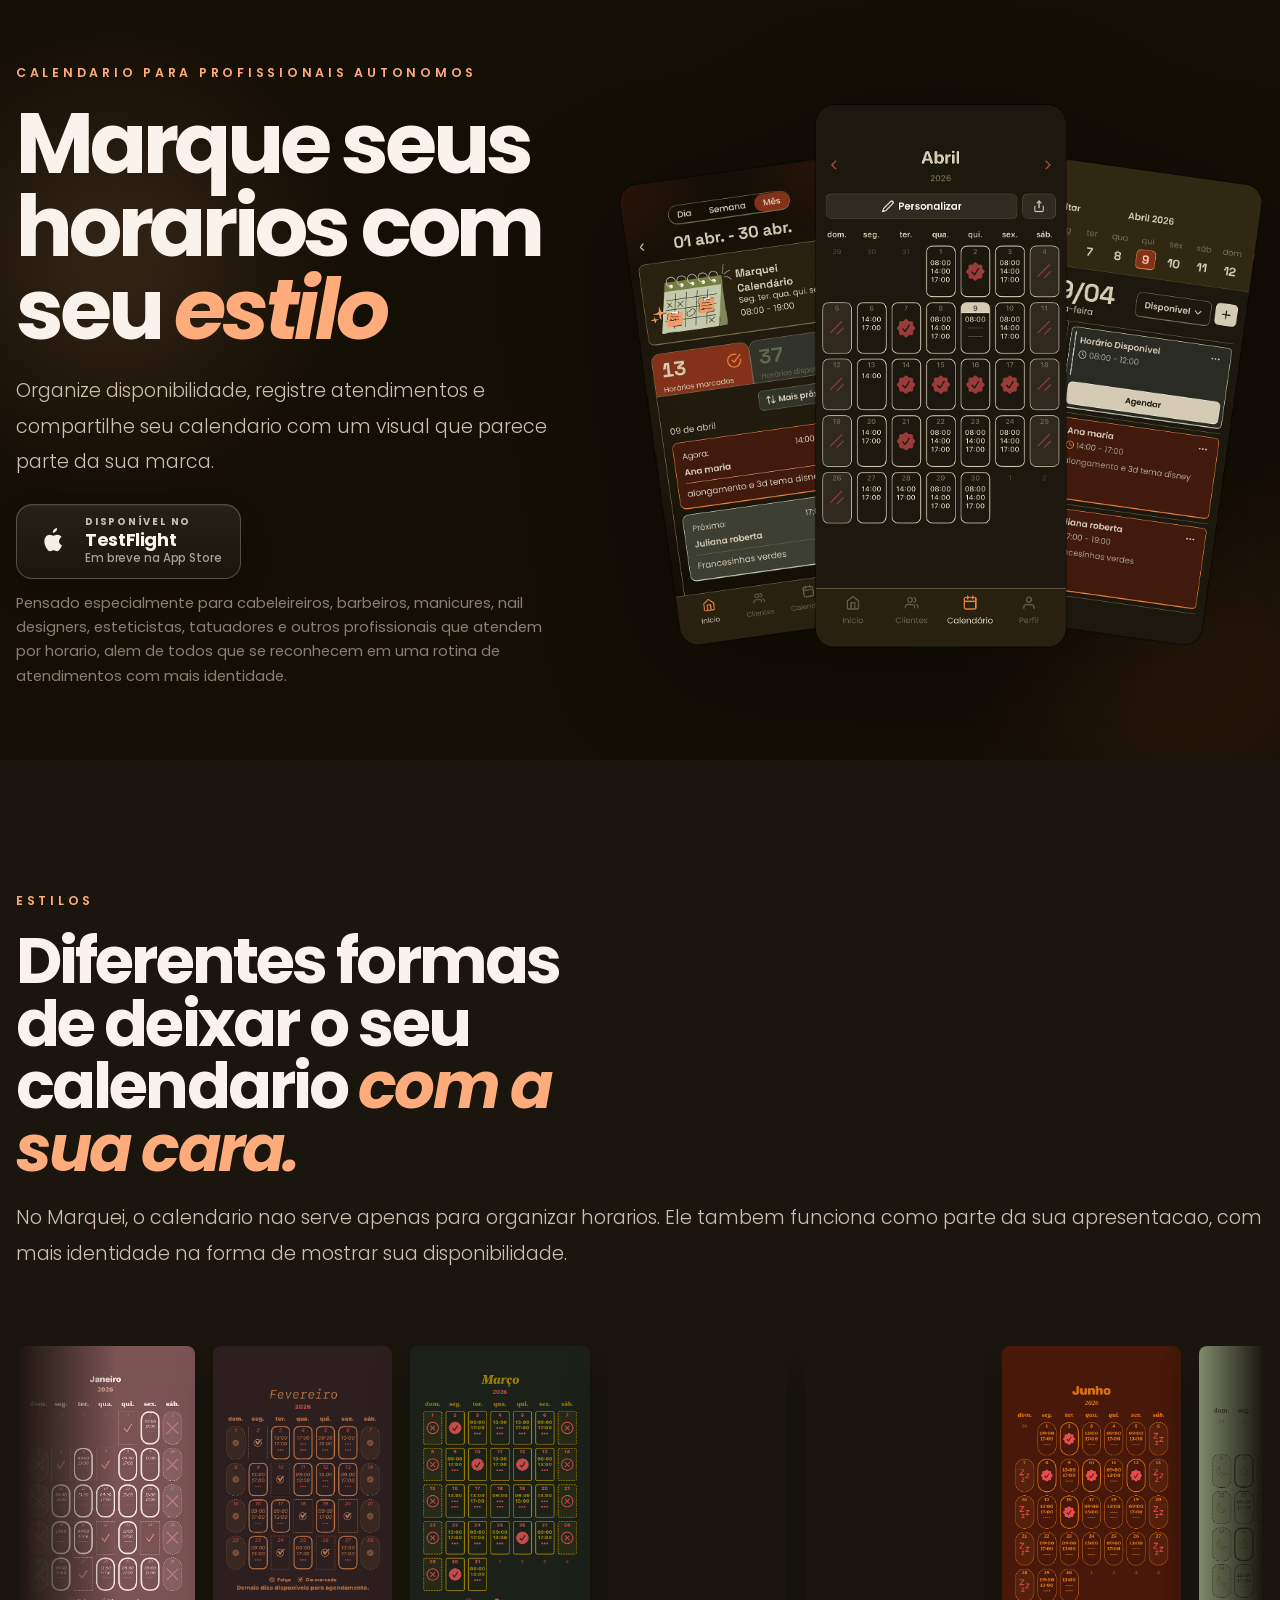
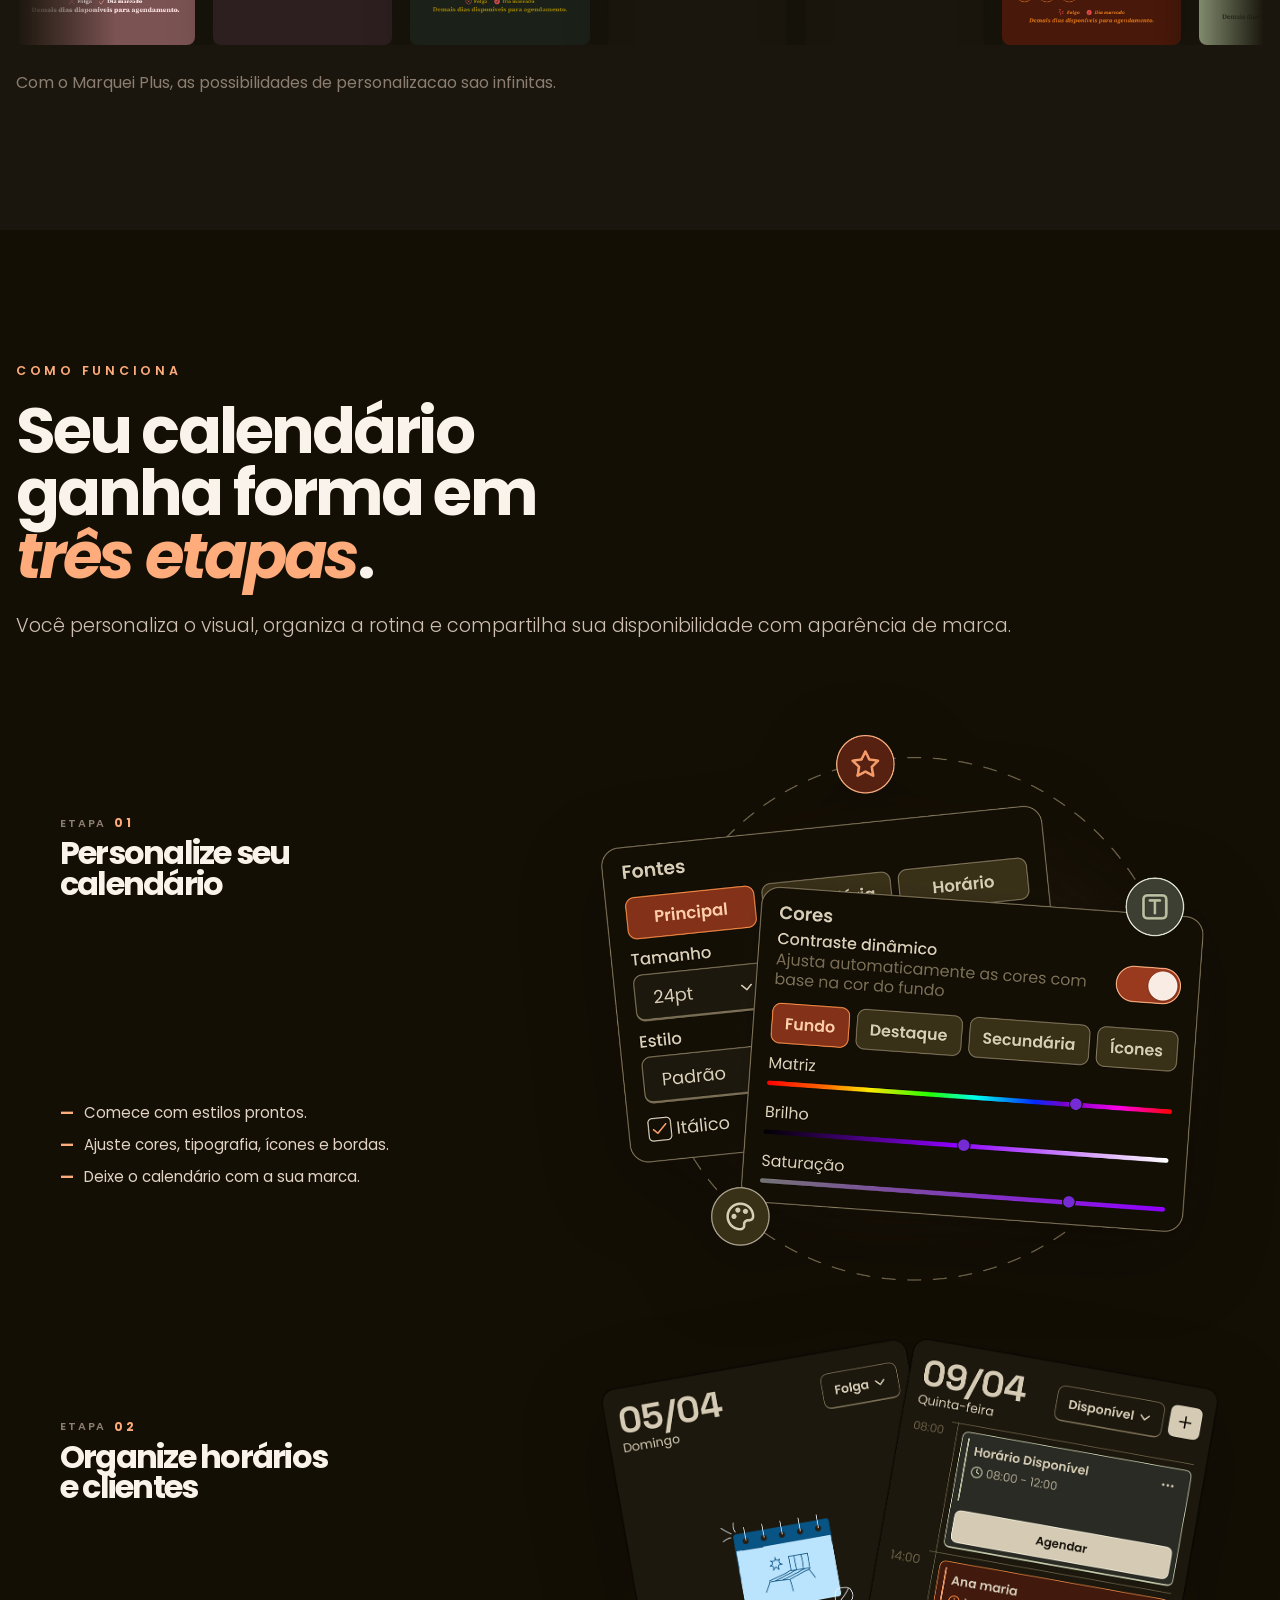
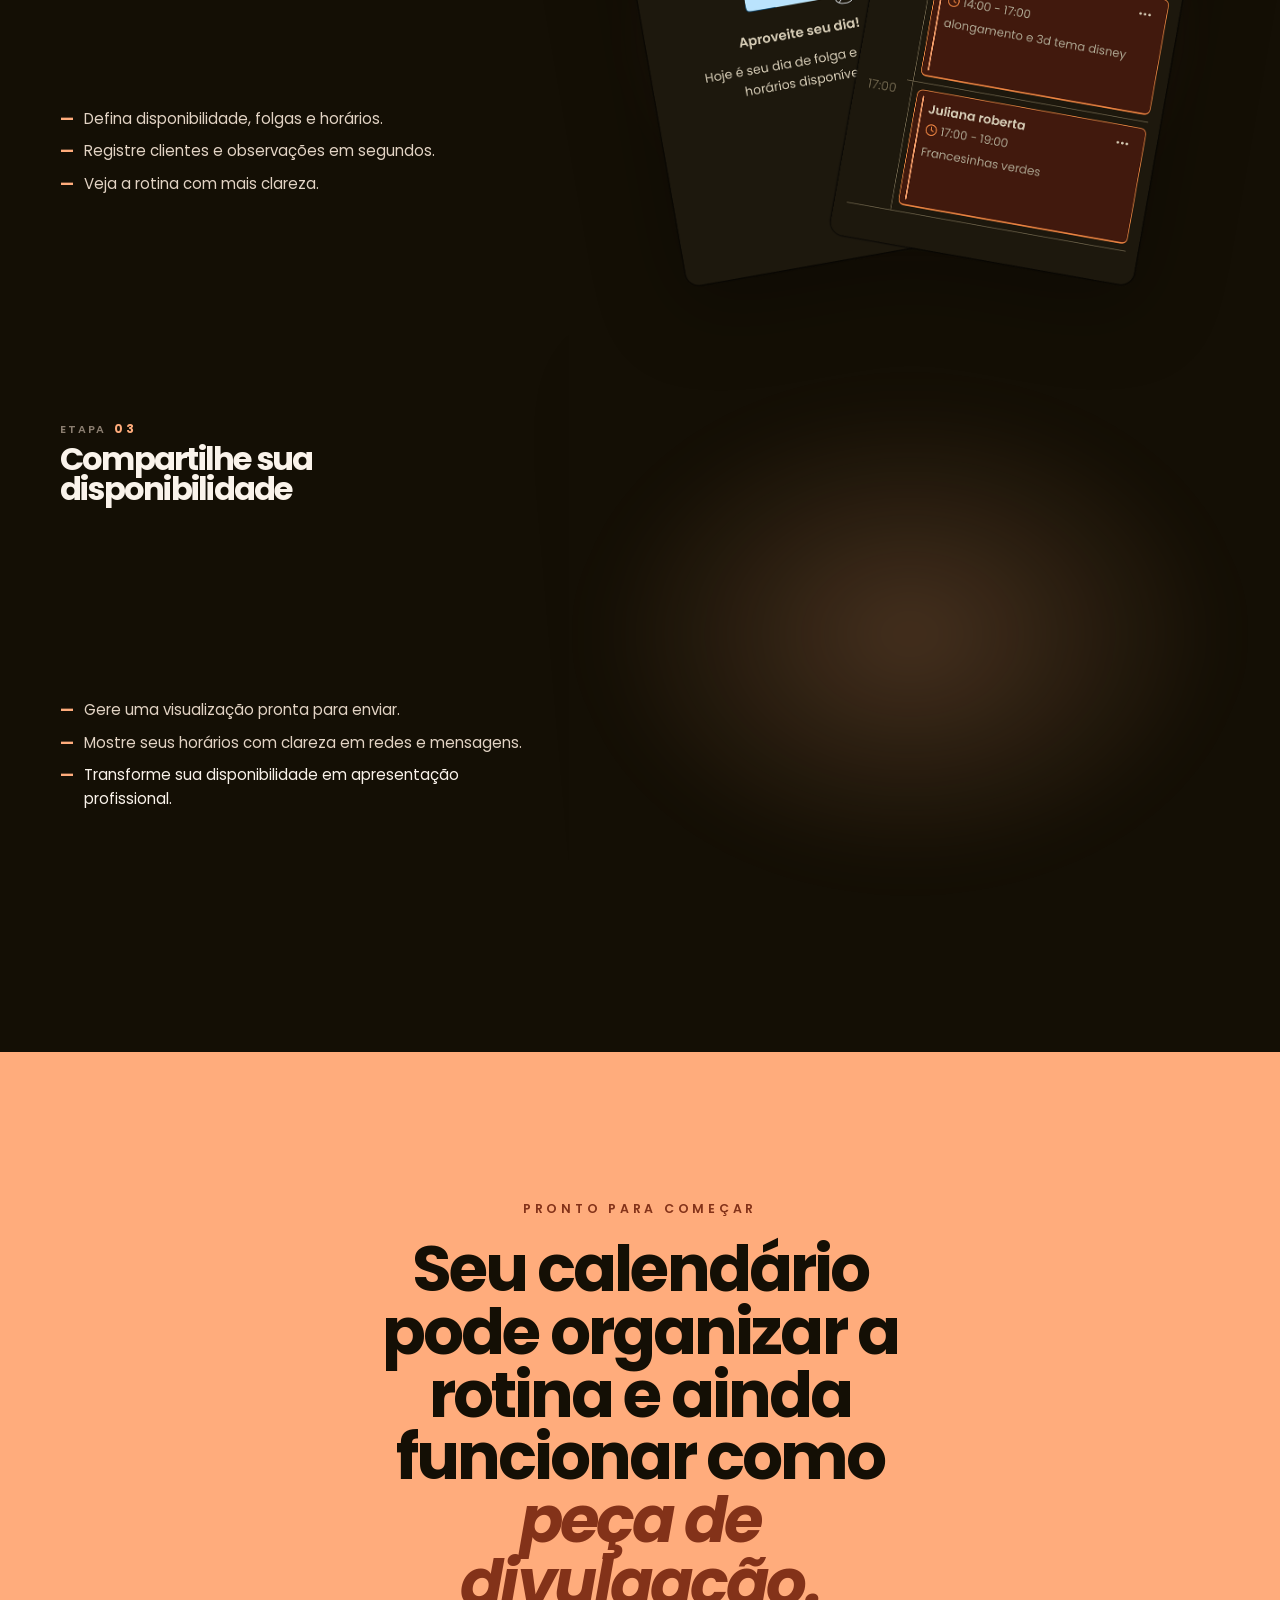
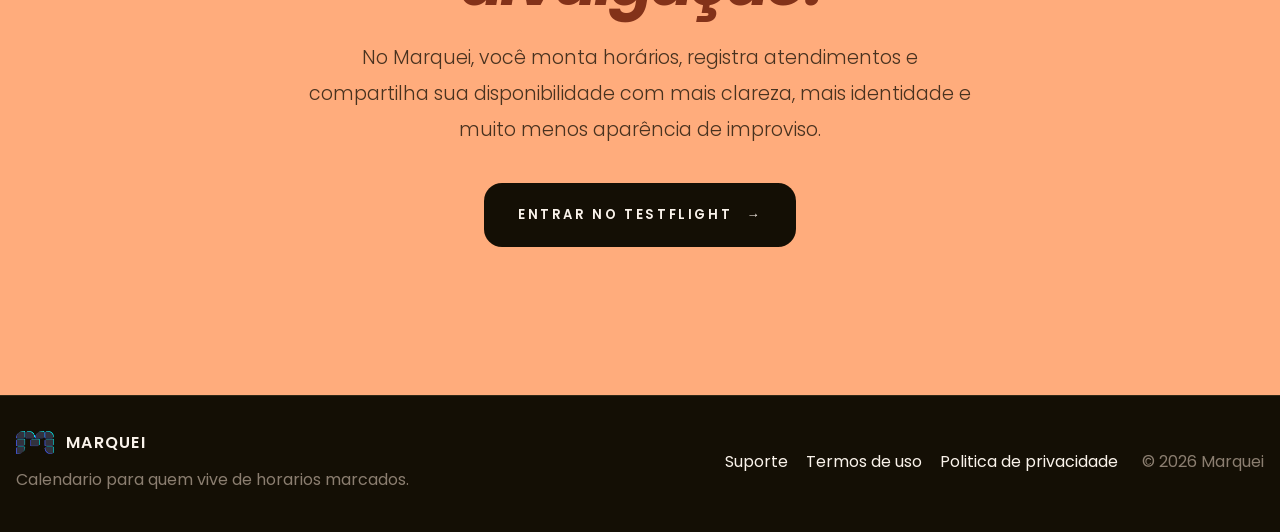
==== commit b01e9fdc: "Reorganize static site architecture" ====
--- a/index.html
+++ b/index.html
@@ -13,7 +13,7 @@
       rel="icon"
       type="image/png"
       sizes="512x512"
-      href="./src/marqueiIcon-favicon.png"
+      href="./assets/images/brand/marqueiIcon-favicon.png"
     />
     <link rel="preconnect" href="https://fonts.googleapis.com" />
     <link rel="preconnect" href="https://fonts.gstatic.com" crossorigin />
@@ -21,7 +21,9 @@
       href="https://fonts.googleapis.com/css2?family=Poppins:ital,wght@0,300;0,400;0,500;0,600;0,700;0,800;1,400;1,600&amp;display=swap"
       rel="stylesheet"
     />
-    <link rel="stylesheet" href="./assets/styles.css" />
+    <link rel="stylesheet" href="./assets/css/base.css" />
+    <link rel="stylesheet" href="./assets/css/components.css" />
+    <link rel="stylesheet" href="./assets/css/pages/landing.css" />
   </head>
   <body>
     <div class="page-shell">
@@ -58,7 +60,7 @@
               <div class="hero-stage-glow" aria-hidden="true"></div>
               <img
                 class="hero-product-image"
-                src="./src/marquei-hero-img.png"
+                src="./assets/images/landing/hero/marquei-hero-img.png"
                 alt="Telas do app Marquei mostrando o calendario, horarios do dia e personalizacao"
               />
             </div>
@@ -82,195 +84,13 @@
               </div>
             </div>
 
-            <div class="showcase-marquee" data-reveal="up" aria-label="Galeria de estilos do Marquei">
-              <div class="showcase-track">
-                <div class="showcase-strip">
-                  <figure class="showcase-card">
-                    <img
-                      class="showcase-image"
-                      src="./src/presets/m-preset-01.png"
-                      alt="Calendario do Marquei em tons rosados"
-                      loading="lazy"
-                      decoding="async"
-                    />
-                  </figure>
-                  <figure class="showcase-card">
-                    <img
-                      class="showcase-image"
-                      src="./src/presets/m-preset-02.png"
-                      alt="Calendario do Marquei com composicao suave"
-                      loading="lazy"
-                      decoding="async"
-                    />
-                  </figure>
-                  <figure class="showcase-card">
-                    <img
-                      class="showcase-image"
-                      src="./src/presets/m-preset-03.png"
-                      alt="Calendario do Marquei com visual claro e neutro"
-                      loading="lazy"
-                      decoding="async"
-                    />
-                  </figure>
-                  <figure class="showcase-card">
-                    <img
-                      class="showcase-image"
-                      src="./src/presets/m-preset-04.png"
-                      alt="Calendario do Marquei com paleta delicada"
-                      loading="lazy"
-                      decoding="async"
-                    />
-                  </figure>
-                  <figure class="showcase-card">
-                    <img
-                      class="showcase-image"
-                      src="./src/presets/m-preset-05.png"
-                      alt="Calendario do Marquei com visual leve"
-                      loading="lazy"
-                      decoding="async"
-                    />
-                  </figure>
-                  <figure class="showcase-card">
-                    <img
-                      class="showcase-image"
-                      src="./src/presets/m-preset-06.png"
-                      alt="Calendario do Marquei com contraste quente e marcante"
-                      loading="lazy"
-                      decoding="async"
-                    />
-                  </figure>
-                  <figure class="showcase-card">
-                    <img
-                      class="showcase-image"
-                      src="./src/presets/m-preset-07.png"
-                      alt="Calendario do Marquei com visual moderno"
-                      loading="lazy"
-                      decoding="async"
-                    />
-                  </figure>
-                  <figure class="showcase-card">
-                    <img
-                      class="showcase-image"
-                      src="./src/presets/m-preset-08.png"
-                      alt="Calendario do Marquei com leitura vibrante"
-                      loading="lazy"
-                      decoding="async"
-                    />
-                  </figure>
-                  <figure class="showcase-card">
-                    <img
-                      class="showcase-image"
-                      src="./src/presets/m-preset-09.png"
-                      alt="Calendario do Marquei com visual delicado"
-                      loading="lazy"
-                      decoding="async"
-                    />
-                  </figure>
-                  <figure class="showcase-card">
-                    <img
-                      class="showcase-image"
-                      src="./src/presets/m-preset-10.png"
-                      alt="Calendario do Marquei com composicao escura"
-                      loading="lazy"
-                      decoding="async"
-                    />
-                  </figure>
-                </div>
-
-                <div class="showcase-strip" aria-hidden="true">
-                  <figure class="showcase-card">
-                    <img
-                      class="showcase-image"
-                      src="./src/presets/m-preset-01.png"
-                      alt=""
-                      loading="lazy"
-                      decoding="async"
-                    />
-                  </figure>
-                  <figure class="showcase-card">
-                    <img
-                      class="showcase-image"
-                      src="./src/presets/m-preset-02.png"
-                      alt=""
-                      loading="lazy"
-                      decoding="async"
-                    />
-                  </figure>
-                  <figure class="showcase-card">
-                    <img
-                      class="showcase-image"
-                      src="./src/presets/m-preset-03.png"
-                      alt=""
-                      loading="lazy"
-                      decoding="async"
-                    />
-                  </figure>
-                  <figure class="showcase-card">
-                    <img
-                      class="showcase-image"
-                      src="./src/presets/m-preset-04.png"
-                      alt=""
-                      loading="lazy"
-                      decoding="async"
-                    />
-                  </figure>
-                  <figure class="showcase-card">
-                    <img
-                      class="showcase-image"
-                      src="./src/presets/m-preset-05.png"
-                      alt=""
-                      loading="lazy"
-                      decoding="async"
-                    />
-                  </figure>
-                  <figure class="showcase-card">
-                    <img
-                      class="showcase-image"
-                      src="./src/presets/m-preset-06.png"
-                      alt=""
-                      loading="lazy"
-                      decoding="async"
-                    />
-                  </figure>
-                  <figure class="showcase-card">
-                    <img
-                      class="showcase-image"
-                      src="./src/presets/m-preset-07.png"
-                      alt=""
-                      loading="lazy"
-                      decoding="async"
-                    />
-                  </figure>
-                  <figure class="showcase-card">
-                    <img
-                      class="showcase-image"
-                      src="./src/presets/m-preset-08.png"
-                      alt=""
-                      loading="lazy"
-                      decoding="async"
-                    />
-                  </figure>
-                  <figure class="showcase-card">
-                    <img
-                      class="showcase-image"
-                      src="./src/presets/m-preset-09.png"
-                      alt=""
-                      loading="lazy"
-                      decoding="async"
-                    />
-                  </figure>
-                  <figure class="showcase-card">
-                    <img
-                      class="showcase-image"
-                      src="./src/presets/m-preset-10.png"
-                      alt=""
-                      loading="lazy"
-                      decoding="async"
-                    />
-                  </figure>
-                </div>
-              </div>
-            </div>
+            <div
+              class="showcase-marquee"
+              data-preset-gallery
+              data-preset-base-path="./assets/images/landing/presets/"
+              data-reveal="up"
+              aria-label="Galeria de estilos do Marquei"
+            ></div>
 
             <p class="section-footnote">
               Com o Marquei Plus, as possibilidades de personalizacao sao
@@ -309,7 +129,7 @@
 
                 <figure class="howworks-media">
                   <img
-                    src="./src/howworks/howworks-1.png"
+                    src="./assets/images/landing/howworks/howworks-1.png"
                     alt="Tela do Marquei mostrando opções de personalização de fonte, cor, horário e ícones"
                     loading="lazy"
                     decoding="async"
@@ -331,7 +151,7 @@
 
                 <figure class="howworks-media">
                   <img
-                    src="./src/howworks/howworks-2.png"
+                    src="./assets/images/landing/howworks/howworks-2.png"
                     alt="Tela do Marquei mostrando horários disponíveis e atendimentos registrados no dia"
                     loading="lazy"
                     decoding="async"
@@ -353,7 +173,7 @@
 
                 <figure class="howworks-media">
                   <img
-                    src="./src/howworks/howworks-3.png"
+                    src="./assets/images/landing/howworks/howworks-3.png"
                     alt="Tela do Marquei mostrando calendário pronto para visualização e compartilhamento"
                     loading="lazy"
                     decoding="async"
@@ -391,7 +211,7 @@
             <a class="brand brand-footer" href="#hero" aria-label="Marquei">
               <img
                 class="brand-logo brand-logo-footer"
-                src="./src/marqueiIconw.png"
+                src="./assets/images/brand/marqueiIconw.png"
                 alt=""
               />
               <span class="brand-wordmark">Marquei</span>
@@ -410,8 +230,9 @@
       </footer>
     </div>
 
-    <script src="./assets/env.js"></script>
-    <script src="./assets/components.js"></script>
-    <script src="./assets/script.js"></script>
+    <script src="./assets/js/config/env.js"></script>
+    <script src="./assets/js/core.js"></script>
+    <script src="./assets/js/components/download-button.js"></script>
+    <script src="./assets/js/pages/landing.js"></script>
   </body>
 </html>
--- a/assets/css/base.css
+++ b/assets/css/base.css
@@ -0,0 +1,145 @@
+:root {
+  --bg-primary: #140f05;
+  --bg-secondary: #1a160d;
+  --text-heading: #faf3eb;
+  --text-body: #cebfb1;
+  --text-muted: #8b7e70;
+  --text-feature: #e2d3c4;
+  --accent-primary: #ffac7c;
+  --accent-dark: #833219;
+  --border-default: #433922;
+  --border-light: #faf3eb;
+  --surface-card: #281e13;
+  --surface-cta: #ffac7c;
+  --surface-hover: #281e13;
+  --shadow-soft: 0 30px 80px rgba(0, 0, 0, 0.24);
+  --container: min(1400px, calc(100vw - 32px));
+  --motion-ease: cubic-bezier(0.22, 1, 0.36, 1);
+}
+
+*,
+*::before,
+*::after {
+  box-sizing: border-box;
+}
+
+html {
+  scroll-behavior: smooth;
+}
+
+body {
+  margin: 0;
+  font-family: "Poppins", sans-serif;
+  background: var(--bg-primary);
+  color: var(--text-body);
+}
+
+body::before {
+  content: "";
+  position: fixed;
+  inset: 0;
+  pointer-events: none;
+  background-image: radial-gradient(
+      circle at 15% 10%,
+      rgba(255, 172, 124, 0.08),
+      transparent 24%
+    ),
+    radial-gradient(circle at 85% 15%, rgba(131, 50, 25, 0.14), transparent 22%);
+  opacity: 0.95;
+}
+
+a {
+  color: inherit;
+  text-decoration: none;
+}
+
+button,
+a {
+  -webkit-tap-highlight-color: transparent;
+}
+
+img {
+  max-width: 100%;
+  display: block;
+}
+
+em {
+  color: var(--accent-primary);
+  font-style: italic;
+}
+
+.page-shell {
+  position: relative;
+  isolation: isolate;
+}
+
+.container {
+  width: var(--container);
+  margin: 0 auto;
+}
+
+.eyebrow {
+  margin: 0 0 20px;
+  color: var(--accent-primary);
+  font-size: 0.78rem;
+  font-weight: 600;
+  letter-spacing: 0.3em;
+  text-transform: uppercase;
+}
+
+.eyebrow-dark {
+  color: var(--accent-dark);
+}
+
+h1,
+h2,
+h3 {
+  margin: 0;
+  color: var(--text-heading);
+}
+
+h1 {
+  max-width: 12ch;
+  font-size: clamp(2.8rem, 7vw, 5.3rem);
+  font-weight: 700;
+  line-height: 0.98;
+  letter-spacing: -0.05em;
+}
+
+h2 {
+  max-width: 14ch;
+  font-size: clamp(2.6rem, 5vw, 5rem);
+  font-weight: 700;
+  line-height: 0.98;
+  letter-spacing: -0.045em;
+}
+
+h3 {
+  font-size: clamp(1.6rem, 2vw, 2.3rem);
+  font-weight: 700;
+  line-height: 1.08;
+}
+
+@media (max-width: 760px) {
+  :root {
+    --container: min(1400px, calc(100vw - 24px));
+  }
+}
+
+@media (prefers-reduced-motion: reduce) {
+  html {
+    scroll-behavior: auto;
+  }
+
+  *,
+  *::before,
+  *::after {
+    animation: none !important;
+    transition: none !important;
+  }
+
+  [data-reveal] {
+    opacity: 1;
+    transform: none;
+  }
+}
--- a/assets/css/components.css
+++ b/assets/css/components.css
@@ -0,0 +1,292 @@
+.brand {
+  display: inline-flex;
+  align-items: center;
+  gap: 14px;
+  font-weight: 600;
+  color: var(--text-heading);
+}
+
+.brand-logo {
+  width: 28px;
+  height: auto;
+  display: block;
+  background: none;
+  border: 0;
+  border-radius: 0;
+  box-shadow: none;
+}
+
+.brand-logo-footer {
+  width: 38px;
+  flex: 0 0 auto;
+}
+
+.brand-logo-legal {
+  width: 38px;
+  flex: 0 0 auto;
+}
+
+.brand-wordmark {
+  font-size: 1rem;
+  letter-spacing: 0.08em;
+  text-transform: uppercase;
+}
+
+.brand-legal {
+  margin-bottom: 22px;
+}
+
+.text-link {
+  color: var(--text-heading);
+  font-size: 0.95rem;
+  transition: color 180ms ease;
+}
+
+.text-link:hover {
+  color: var(--accent-primary);
+}
+
+.legal-back-link {
+  display: inline-flex;
+  width: fit-content;
+}
+
+.download-component {
+  display: block;
+}
+
+.store-cta-button {
+  margin-top: 36px;
+}
+
+.app-store-button {
+  display: inline-flex;
+  align-items: center;
+  gap: 14px;
+  border: 1px solid rgba(250, 243, 235, 0.24);
+  border-radius: 16px;
+  padding: 12px 18px 12px 16px;
+  min-height: 58px;
+  min-width: 212px;
+  background: linear-gradient(
+    180deg,
+    rgba(250, 243, 235, 0.08),
+    rgba(250, 243, 235, 0.03)
+  );
+  box-shadow:
+    0 14px 28px rgba(0, 0, 0, 0.18),
+    inset 0 1px 0 rgba(250, 243, 235, 0.08);
+  color: var(--text-heading);
+  white-space: nowrap;
+  transition:
+    background 220ms ease,
+    border-color 220ms ease,
+    box-shadow 220ms ease,
+    transform 220ms ease,
+    opacity 220ms ease;
+}
+
+.app-store-button:hover {
+  background: linear-gradient(
+    180deg,
+    rgba(250, 243, 235, 0.14),
+    rgba(250, 243, 235, 0.06)
+  );
+  border-color: rgba(250, 243, 235, 0.34);
+  box-shadow:
+    0 16px 34px rgba(0, 0, 0, 0.22),
+    inset 0 1px 0 rgba(250, 243, 235, 0.1);
+  transform: translateY(-2px);
+}
+
+.app-store-button.is-disabled {
+  cursor: not-allowed;
+  opacity: 1;
+  transform: none;
+}
+
+.app-store-button.is-disabled:hover {
+  background: linear-gradient(
+    180deg,
+    rgba(250, 243, 235, 0.08),
+    rgba(250, 243, 235, 0.03)
+  );
+  border-color: rgba(250, 243, 235, 0.24);
+  box-shadow:
+    0 14px 28px rgba(0, 0, 0, 0.18),
+    inset 0 1px 0 rgba(250, 243, 235, 0.08);
+}
+
+.apple-icon {
+  display: inline-grid;
+  place-items: center;
+  flex: 0 0 auto;
+  width: 38px;
+  height: 38px;
+  color: rgba(250, 243, 235, 0.98);
+  transform: translateY(-1px);
+}
+
+.apple-icon svg {
+  display: block;
+  width: 30px;
+  height: 30px;
+}
+
+.app-store-copy {
+  display: grid;
+  align-content: center;
+  gap: 4px;
+}
+
+.app-store-overline {
+  display: block;
+  color: rgba(250, 243, 235, 0.76);
+  font-size: 0.62rem;
+  font-weight: 700;
+  line-height: 1;
+  letter-spacing: 0.18em;
+  text-transform: uppercase;
+}
+
+.app-store-label {
+  display: block;
+  color: var(--text-heading);
+  font-size: 1.12rem;
+  line-height: 0.98;
+  font-weight: 700;
+  letter-spacing: -0.02em;
+}
+
+.download-button-subline {
+  display: block;
+  color: rgba(250, 243, 235, 0.62);
+  font-size: 0.72rem;
+  line-height: 1.18;
+  font-weight: 500;
+  letter-spacing: -0.01em;
+}
+
+.app-store-note {
+  margin: 12px 0 0;
+  color: var(--text-muted);
+  font-size: 0.92rem;
+  line-height: 1.65;
+}
+
+.cta-button {
+  display: inline-flex;
+  align-items: center;
+  gap: 14px;
+  justify-content: center;
+  margin-top: 0;
+  padding: 22px 34px;
+  border-radius: 18px;
+  background: var(--bg-primary);
+  color: var(--text-heading);
+  font-size: 0.82rem;
+  font-weight: 600;
+  letter-spacing: 0.2em;
+  text-transform: uppercase;
+  transition: background 220ms ease, transform 220ms ease;
+}
+
+.cta-button:hover {
+  background: var(--surface-hover);
+  transform: translateY(-2px);
+}
+
+.app-store-button.is-disabled,
+.cta-button.is-disabled {
+  cursor: not-allowed;
+  transform: none;
+}
+
+.cta-button.is-disabled {
+  opacity: 0.5;
+}
+
+.cta-button.is-disabled:hover {
+  background: var(--bg-primary);
+  transform: none;
+}
+
+.has-reveal [data-reveal] {
+  opacity: 0;
+  transform: translate3d(0, 34px, 0);
+  transition:
+    opacity 800ms var(--motion-ease),
+    transform 800ms var(--motion-ease);
+}
+
+.has-reveal [data-reveal="left"] {
+  transform: translate3d(36px, 0, 0);
+}
+
+.has-reveal [data-reveal="right"] {
+  transform: translate3d(-36px, 0, 0);
+}
+
+.has-reveal [data-reveal].is-visible {
+  opacity: 1;
+  transform: translate3d(0, 0, 0);
+}
+
+@media (max-width: 760px) {
+  .app-store-button,
+  .cta-button {
+    justify-content: center;
+  }
+
+  .app-store-button {
+    width: auto;
+    min-width: 206px;
+    margin: 0 auto;
+  }
+
+  .app-store-note {
+    font-size: 0.84rem;
+    line-height: 1.55;
+  }
+}
+
+@media (max-width: 900px) and (orientation: portrait) {
+  .app-store-button {
+    gap: 12px;
+    min-height: 54px;
+    min-width: 198px;
+    padding: 11px 16px 11px 14px;
+  }
+
+  .apple-icon {
+    width: 34px;
+    height: 34px;
+  }
+
+  .apple-icon svg {
+    width: 27px;
+    height: 27px;
+  }
+
+  .app-store-copy {
+    gap: 3px;
+  }
+
+  .app-store-overline {
+    font-size: 0.58rem;
+  }
+
+  .app-store-label {
+    font-size: 1.02rem;
+  }
+
+  .download-button-subline {
+    font-size: 0.68rem;
+  }
+
+  .app-store-note {
+    margin-top: 10px;
+    font-size: 0.82rem;
+    line-height: 1.5;
+  }
+}
--- a/assets/css/pages/landing.css
+++ b/assets/css/pages/landing.css
@@ -0,0 +1,710 @@
+.hero-section,
+.section-light,
+.section-dark,
+.cta-section,
+.site-footer {
+  position: relative;
+}
+
+.hero-section {
+  min-height: auto;
+  padding: 64px 0 72px;
+  overflow: clip;
+}
+
+.section-dark {
+  background: var(--bg-primary);
+}
+
+.section-light {
+  background: var(--bg-secondary);
+}
+
+.cta-section {
+  background: var(--surface-cta);
+  color: var(--accent-dark);
+  padding: 148px 0;
+}
+
+.hero-grid {
+  display: grid;
+  grid-template-columns: minmax(0, 4.6fr) minmax(0, 5.4fr);
+  gap: clamp(28px, 4vw, 54px);
+  align-items: center;
+}
+
+.hero-copy {
+  position: relative;
+  z-index: 1;
+  max-width: 580px;
+  margin: 0;
+  text-align: left;
+  display: grid;
+  align-content: start;
+}
+
+.hero-body,
+.section-body,
+.cta-body {
+  font-size: clamp(1.05rem, 1.5vw, 1.35rem);
+  line-height: 1.85;
+  font-weight: 300;
+  color: var(--text-body);
+}
+
+.hero-body {
+  max-width: 34rem;
+  margin: 22px 0 0;
+}
+
+.feature-bullets {
+  list-style: none;
+  margin: 34px 0 0;
+  padding: 0;
+  display: grid;
+  gap: 14px;
+}
+
+.feature-bullets li {
+  display: flex;
+  align-items: flex-start;
+  gap: 12px;
+  color: var(--text-feature);
+  line-height: 1.7;
+}
+
+.feature-bullets li::before {
+  content: "—";
+  color: var(--accent-primary);
+  font-weight: 700;
+}
+
+.hero-actions {
+  display: flex;
+  align-items: center;
+  justify-content: flex-start;
+  flex-wrap: wrap;
+  gap: 14px 20px;
+  margin-top: 24px;
+}
+
+.hero-audience-note {
+  max-width: 34rem;
+}
+
+.hero-stage {
+  position: relative;
+  display: grid;
+  place-items: center;
+  min-width: 0;
+}
+
+.hero-stage-glow {
+  position: absolute;
+  inset: auto 10% 10% 10%;
+  height: 40%;
+  border-radius: 999px;
+  background: radial-gradient(
+    ellipse at center,
+    rgba(255, 172, 124, 0.22),
+    rgba(255, 172, 124, 0.08) 38%,
+    transparent 72%
+  );
+  filter: blur(30px);
+  pointer-events: none;
+}
+
+.hero-product-image {
+  position: relative;
+  z-index: 1;
+  width: min(100%, 820px);
+  max-height: min(72vh, 700px);
+  height: auto;
+  object-fit: contain;
+  filter: drop-shadow(0 30px 60px rgba(0, 0, 0, 0.38));
+}
+
+.hero-orb {
+  position: absolute;
+  width: 34vw;
+  aspect-ratio: 1;
+  border-radius: 50%;
+  filter: blur(40px);
+  opacity: 0.16;
+}
+
+.hero-orb-left {
+  top: 40px;
+  left: -8vw;
+  background: radial-gradient(circle, var(--accent-primary), transparent 70%);
+}
+
+.hero-orb-right {
+  right: -10vw;
+  bottom: -10vw;
+  background: radial-gradient(circle, #a54a29, transparent 68%);
+}
+
+.section-shell {
+  padding: 132px 0;
+}
+
+.section-heading {
+  display: grid;
+  grid-template-columns: minmax(0, 1fr);
+  gap: 18px;
+  align-items: start;
+}
+
+.showcase-marquee {
+  --showcase-gap: 18px;
+  margin-top: 56px;
+  overflow: hidden;
+  mask-image: linear-gradient(
+    to right,
+    transparent 0,
+    black 8%,
+    black 92%,
+    transparent 100%
+  );
+}
+
+.showcase-track {
+  display: flex;
+  gap: var(--showcase-gap);
+  width: max-content;
+  animation: showcase-scroll 40s linear infinite;
+}
+
+.showcase-strip {
+  display: flex;
+  gap: var(--showcase-gap);
+}
+
+.showcase-card {
+  flex: 0 0 clamp(138px, 14vw, 180px);
+  margin: 0;
+  box-shadow: 0 24px 40px rgba(0, 0, 0, 0.28);
+}
+
+.showcase-image {
+  width: 100%;
+  aspect-ratio: 531 / 885;
+  object-fit: cover;
+  display: block;
+  border-radius: 8px;
+}
+
+.section-footnote {
+  margin: 0;
+  color: var(--text-body);
+  line-height: 1.8;
+}
+
+.section-footnote {
+  margin-top: 24px;
+  color: var(--text-muted);
+}
+
+#como-funciona .section-body {
+  max-width: none;
+  margin-top: 20px;
+}
+
+@keyframes showcase-scroll {
+  from {
+    transform: translateX(0);
+  }
+
+  to {
+    transform: translateX(calc(-50% - (var(--showcase-gap) / 2)));
+  }
+}
+
+.howworks-board {
+  display: grid;
+  grid-template-columns: minmax(0, 1fr);
+  gap: 30px;
+  max-width: 1160px;
+  margin: 56px auto 0;
+  padding-bottom: 12px;
+  align-items: start;
+}
+
+.howworks-board::before {
+  content: none;
+}
+
+.howworks-column {
+  min-width: 0;
+  display: grid;
+  grid-template-columns: minmax(300px, 0.9fr) minmax(0, 1.1fr);
+  grid-template-areas:
+    "card media"
+    "bullets media";
+  align-items: center;
+  gap: 18px 32px;
+  padding: 8px 0 10px;
+}
+
+.howworks-card {
+  grid-area: card;
+  max-width: none;
+  width: min(100%, 29rem);
+  padding-right: 0;
+  display: grid;
+  gap: 8px;
+  justify-self: start;
+}
+
+.step-index {
+  display: inline-flex;
+  align-items: center;
+  gap: 8px;
+  width: fit-content;
+  margin-bottom: 0;
+  color: var(--accent-primary);
+  font-size: 0.74rem;
+  font-weight: 700;
+  letter-spacing: 0.2em;
+  line-height: 1;
+  text-transform: uppercase;
+}
+
+.step-index::before {
+  content: "Etapa";
+  color: var(--text-muted);
+  font-size: 0.68rem;
+  font-weight: 600;
+  letter-spacing: 0.17em;
+}
+
+.howworks-card h3 {
+  max-width: none;
+  font-size: clamp(2rem, 2.45vw, 2.8rem);
+  line-height: 0.95;
+  letter-spacing: -0.055em;
+  text-wrap: balance;
+}
+
+.howworks-column .feature-bullets {
+  grid-area: bullets;
+  margin-top: 0;
+  gap: 9px;
+  width: min(100%, 29rem);
+  max-width: none;
+  justify-self: start;
+}
+
+.howworks-column .feature-bullets li {
+  gap: 10px;
+  font-size: 0.94rem;
+  line-height: 1.56;
+}
+
+.howworks-media {
+  grid-area: media;
+  margin: 0;
+  position: relative;
+  min-height: 468px;
+  display: grid;
+  place-items: end center;
+  align-self: end;
+  justify-self: stretch;
+  padding: 8px 0 0;
+}
+
+.howworks-media::before {
+  content: "";
+  position: absolute;
+  inset: 14% 2% 6%;
+  border-radius: 999px;
+  background: radial-gradient(
+    ellipse at center,
+    rgba(255, 172, 124, 0.18),
+    rgba(255, 172, 124, 0.06) 42%,
+    transparent 72%
+  );
+  filter: blur(30px);
+  pointer-events: none;
+}
+
+.howworks-media img {
+  position: relative;
+  z-index: 1;
+  display: block;
+  width: min(100%, 650px);
+  height: auto;
+  object-fit: contain;
+  filter: drop-shadow(0 24px 40px rgba(0, 0, 0, 0.28));
+}
+
+.howworks-column-start .howworks-media img {
+  width: min(100%, 630px);
+}
+
+.howworks-column-core .howworks-media img {
+  width: min(100%, 630px);
+}
+
+.howworks-column-finish .feature-bullets li:last-child {
+  color: var(--text-heading);
+}
+
+.howworks-column-finish .howworks-media {
+  min-height: 500px;
+}
+
+.howworks-column-finish .howworks-media::before {
+  inset: 12% 0 6%;
+  background: radial-gradient(
+    ellipse at center,
+    rgba(255, 172, 124, 0.22),
+    rgba(255, 172, 124, 0.08) 44%,
+    transparent 72%
+  );
+}
+
+.howworks-column-finish .howworks-media img {
+  width: min(100%, 700px);
+}
+
+.cta-shell {
+  text-align: center;
+}
+
+.cta-shell h2 {
+  max-width: 14ch;
+  margin: 0 auto;
+  color: var(--bg-primary);
+}
+
+.cta-shell em {
+  color: var(--accent-dark);
+}
+
+.cta-body {
+  max-width: 42rem;
+  margin: 26px auto 0;
+  color: rgba(20, 15, 5, 0.78);
+}
+
+.cta-button {
+  display: inline-flex;
+  align-items: center;
+  gap: 14px;
+  justify-content: center;
+  margin-top: 0;
+  padding: 22px 34px;
+  border-radius: 18px;
+  background: var(--bg-primary);
+  color: var(--text-heading);
+  font-size: 0.82rem;
+  font-weight: 600;
+  letter-spacing: 0.2em;
+  text-transform: uppercase;
+  transition: background 220ms ease, transform 220ms ease;
+}
+
+.cta-button:hover {
+  background: var(--surface-hover);
+  transform: translateY(-2px);
+}
+
+.site-footer {
+  border-top: 1px solid rgba(67, 57, 34, 0.6);
+  padding: 34px 0 40px;
+  background: var(--bg-primary);
+}
+
+.footer-grid {
+  display: grid;
+  grid-template-columns: minmax(0, 1.3fr) auto auto;
+  gap: 24px;
+  align-items: center;
+}
+
+.brand-footer {
+  margin-bottom: 12px;
+  gap: 12px;
+}
+
+.footer-tagline,
+.footer-meta {
+  margin: 0;
+  color: var(--text-muted);
+}
+
+.footer-links {
+  display: flex;
+  flex-wrap: wrap;
+  gap: 18px;
+}
+
+.footer-links a {
+  color: var(--text-heading);
+}
+
+.footer-links a:hover {
+  color: var(--accent-primary);
+}
+
+@media (max-width: 1100px) {
+  .hero-grid {
+    grid-template-columns: 1fr;
+  }
+
+  .hero-copy {
+    max-width: 760px;
+    margin: 0 auto;
+    text-align: center;
+  }
+
+  .hero-body {
+    margin-left: auto;
+    margin-right: auto;
+  }
+
+  .hero-audience-note {
+    margin-left: auto;
+    margin-right: auto;
+  }
+
+  .hero-actions {
+    justify-content: center;
+  }
+
+  .hero-stage {
+    width: min(100%, 760px);
+    margin: 0 auto;
+  }
+
+  .showcase-card {
+    flex-basis: clamp(132px, 18vw, 172px);
+  }
+
+  .footer-grid {
+    grid-template-columns: 1fr;
+  }
+}
+
+@media (max-width: 980px) {
+  #como-funciona .section-body {
+    max-width: none;
+    margin-top: 18px;
+  }
+
+  .howworks-board {
+    gap: 22px;
+    margin-top: 36px;
+  }
+
+  .howworks-board::before {
+    display: none;
+  }
+
+  .howworks-column {
+    grid-template-columns: 1fr;
+    grid-template-areas:
+      "card"
+      "bullets"
+      "media";
+    max-width: 760px;
+    gap: 18px;
+    padding: 18px 0 12px 0;
+  }
+
+  .howworks-column::before {
+    content: none;
+  }
+
+  .howworks-column-core {
+    grid-template-columns: 1fr;
+    grid-template-areas:
+      "card"
+      "bullets"
+      "media";
+  }
+
+  .howworks-column-core .howworks-card,
+  .howworks-column-core .feature-bullets {
+    justify-self: start;
+  }
+
+  .howworks-media,
+  .howworks-column-finish .howworks-media {
+    min-height: 360px;
+  }
+
+  .howworks-media img,
+  .howworks-column-start .howworks-media img,
+  .howworks-column-core .howworks-media img,
+  .howworks-column-finish .howworks-media img {
+    width: min(100%, 620px);
+  }
+}
+
+@media (max-width: 760px) {
+  .hero-section {
+    min-height: auto;
+    padding: 32px 0 48px;
+  }
+
+  .section-shell,
+  .cta-section {
+    padding: 92px 0;
+  }
+
+  .hero-grid {
+    gap: 18px;
+  }
+
+  .hero-copy {
+    max-width: 100%;
+  }
+
+  .eyebrow {
+    margin-bottom: 14px;
+    font-size: 0.7rem;
+    letter-spacing: 0.22em;
+  }
+
+  h1 {
+    max-width: 10ch;
+    margin: 0 auto;
+    font-size: clamp(2.25rem, 11vw, 3.6rem);
+    line-height: 0.98;
+  }
+
+  .hero-body {
+    max-width: 30rem;
+    margin-top: 16px;
+    font-size: 1rem;
+    line-height: 1.7;
+  }
+
+  .section-heading {
+    grid-template-columns: 1fr;
+  }
+
+  .showcase-marquee {
+    --showcase-gap: 14px;
+    margin-top: 34px;
+  }
+
+  .showcase-card {
+    flex-basis: clamp(118px, 32vw, 150px);
+  }
+
+  .hero-actions {
+    align-items: stretch;
+    margin-top: 18px;
+  }
+
+  .hero-audience-note {
+    max-width: 32rem;
+  }
+
+  .hero-product-image {
+    width: min(100%, 560px);
+    max-height: 44vh;
+  }
+
+  .howworks-board {
+    gap: 22px;
+  }
+
+  .howworks-column {
+    gap: 16px;
+    padding: 16px 0 10px 0;
+  }
+
+  .howworks-column::before {
+    content: none;
+  }
+
+  .howworks-media img,
+  .howworks-column-start .howworks-media img,
+  .howworks-column-core .howworks-media img,
+  .howworks-column-finish .howworks-media img {
+    width: min(100%, 520px);
+  }
+
+  .howworks-card h3 {
+    font-size: clamp(1.85rem, 7vw, 2.4rem);
+  }
+
+  #como-funciona .section-body {
+    max-width: none;
+  }
+}
+
+@media (max-width: 900px) and (orientation: portrait) {
+  .hero-section {
+    padding: 24px 0 40px;
+  }
+
+  .hero-grid {
+    gap: 14px;
+  }
+
+  .hero-copy {
+    max-width: 100%;
+  }
+
+  h1 {
+    max-width: 10ch;
+    margin: 0 auto;
+    font-size: clamp(2.15rem, 9vw, 3.4rem);
+  }
+
+  .hero-body {
+    max-width: 28rem;
+    margin-top: 14px;
+    font-size: 0.98rem;
+    line-height: 1.65;
+  }
+
+  .hero-actions {
+    margin-top: 16px;
+  }
+
+  .howworks-board {
+    gap: 20px;
+  }
+
+  .howworks-column {
+    padding: 16px 0 8px 0;
+  }
+
+  .howworks-column::before {
+    content: none;
+  }
+
+  .howworks-media img,
+  .howworks-column-start .howworks-media img,
+  .howworks-column-core .howworks-media img,
+  .howworks-column-finish .howworks-media img {
+    width: min(100%, 460px);
+  }
+
+  .hero-stage {
+    width: min(100%, 520px);
+  }
+
+  .hero-product-image {
+    width: min(100%, 520px);
+    max-height: 38vh;
+  }
+}
+
+@media (prefers-reduced-motion: reduce) {
+  .showcase-marquee {
+    overflow-x: auto;
+    mask-image: none;
+  }
+
+  .showcase-track {
+    animation: none;
+  }
+}
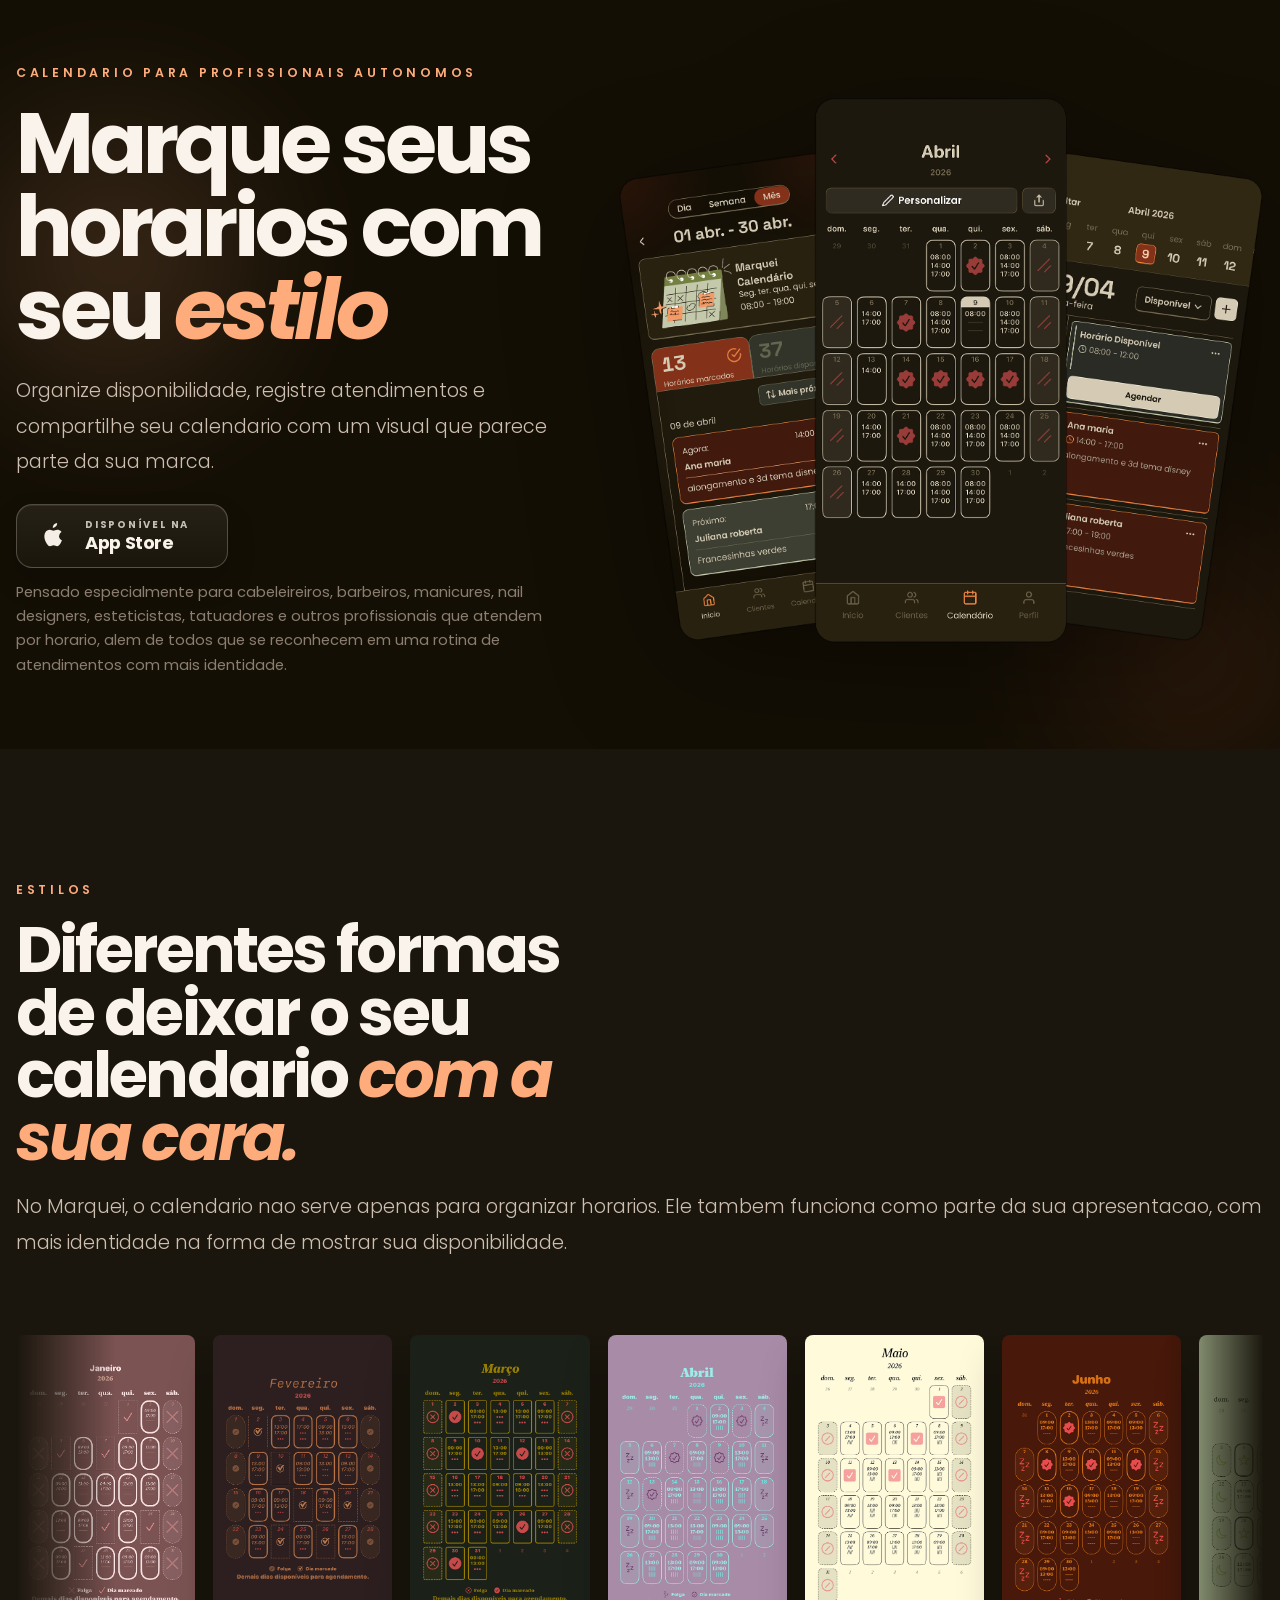
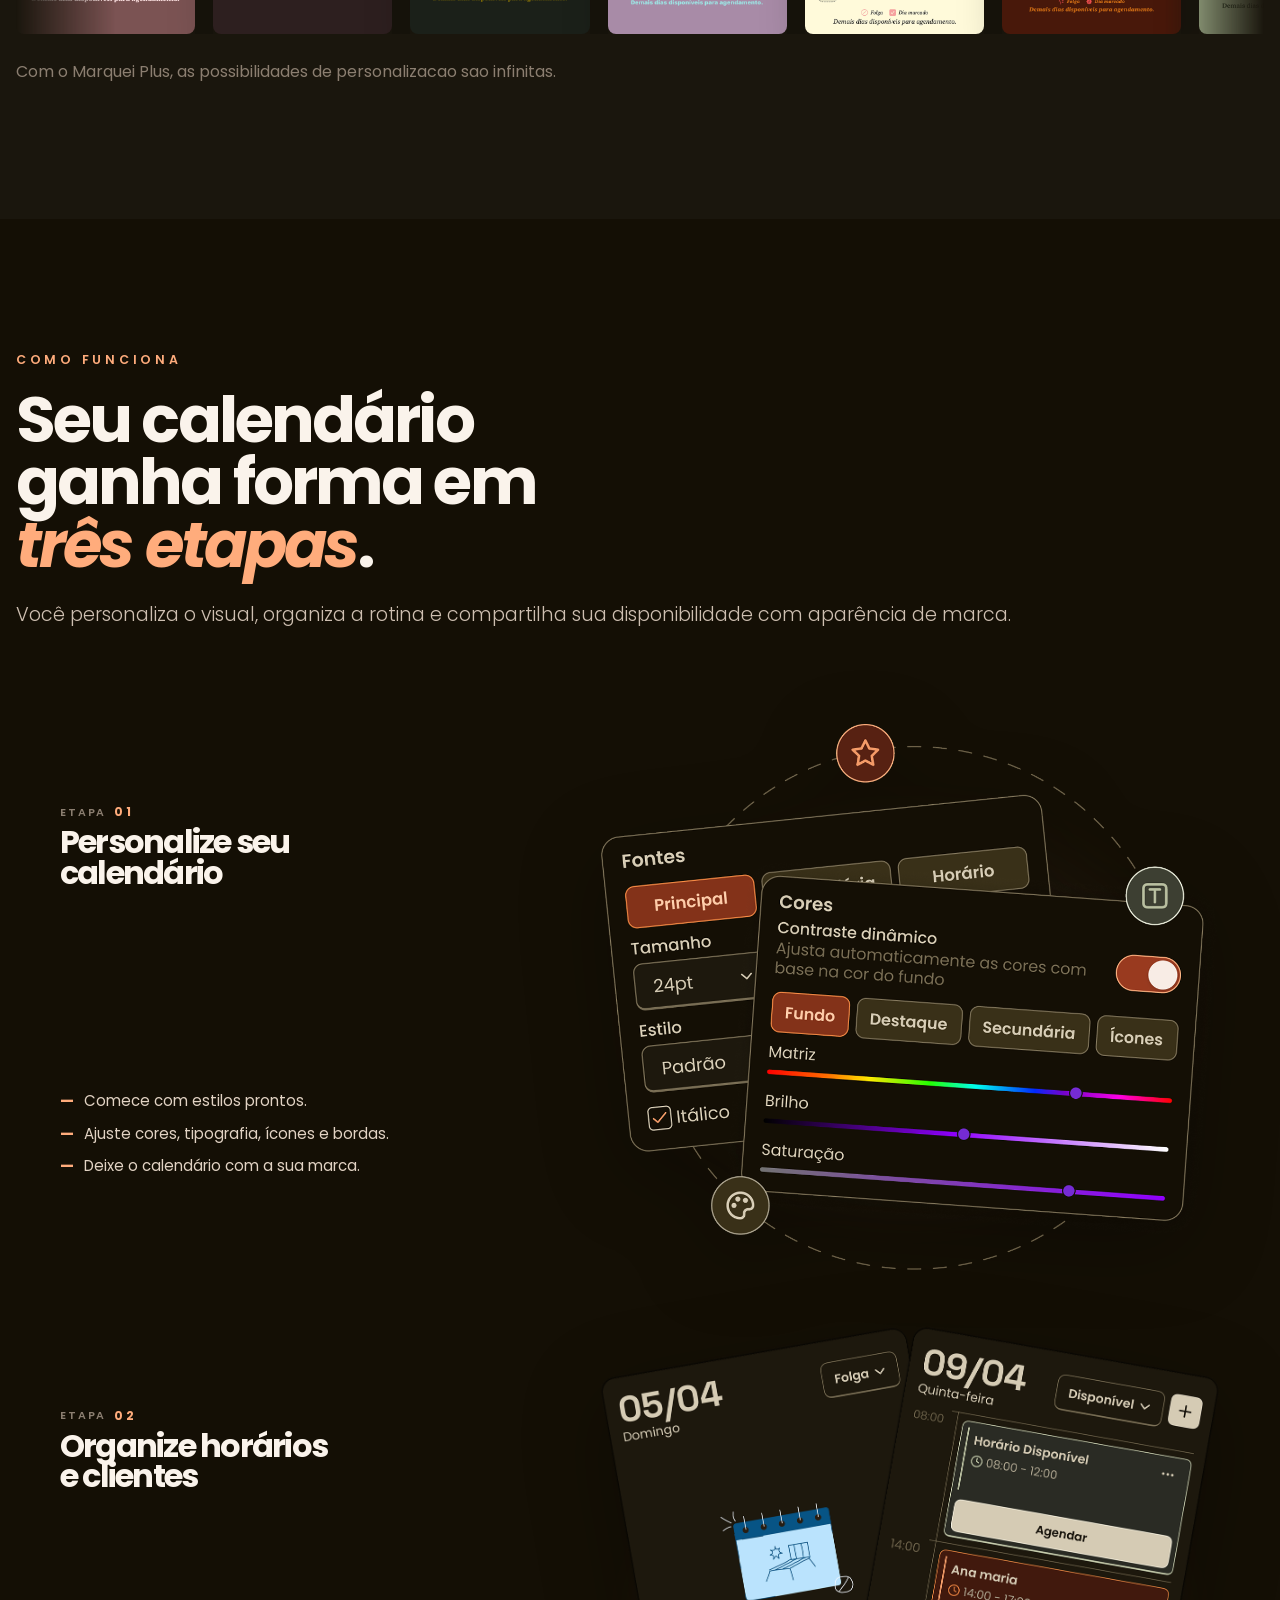
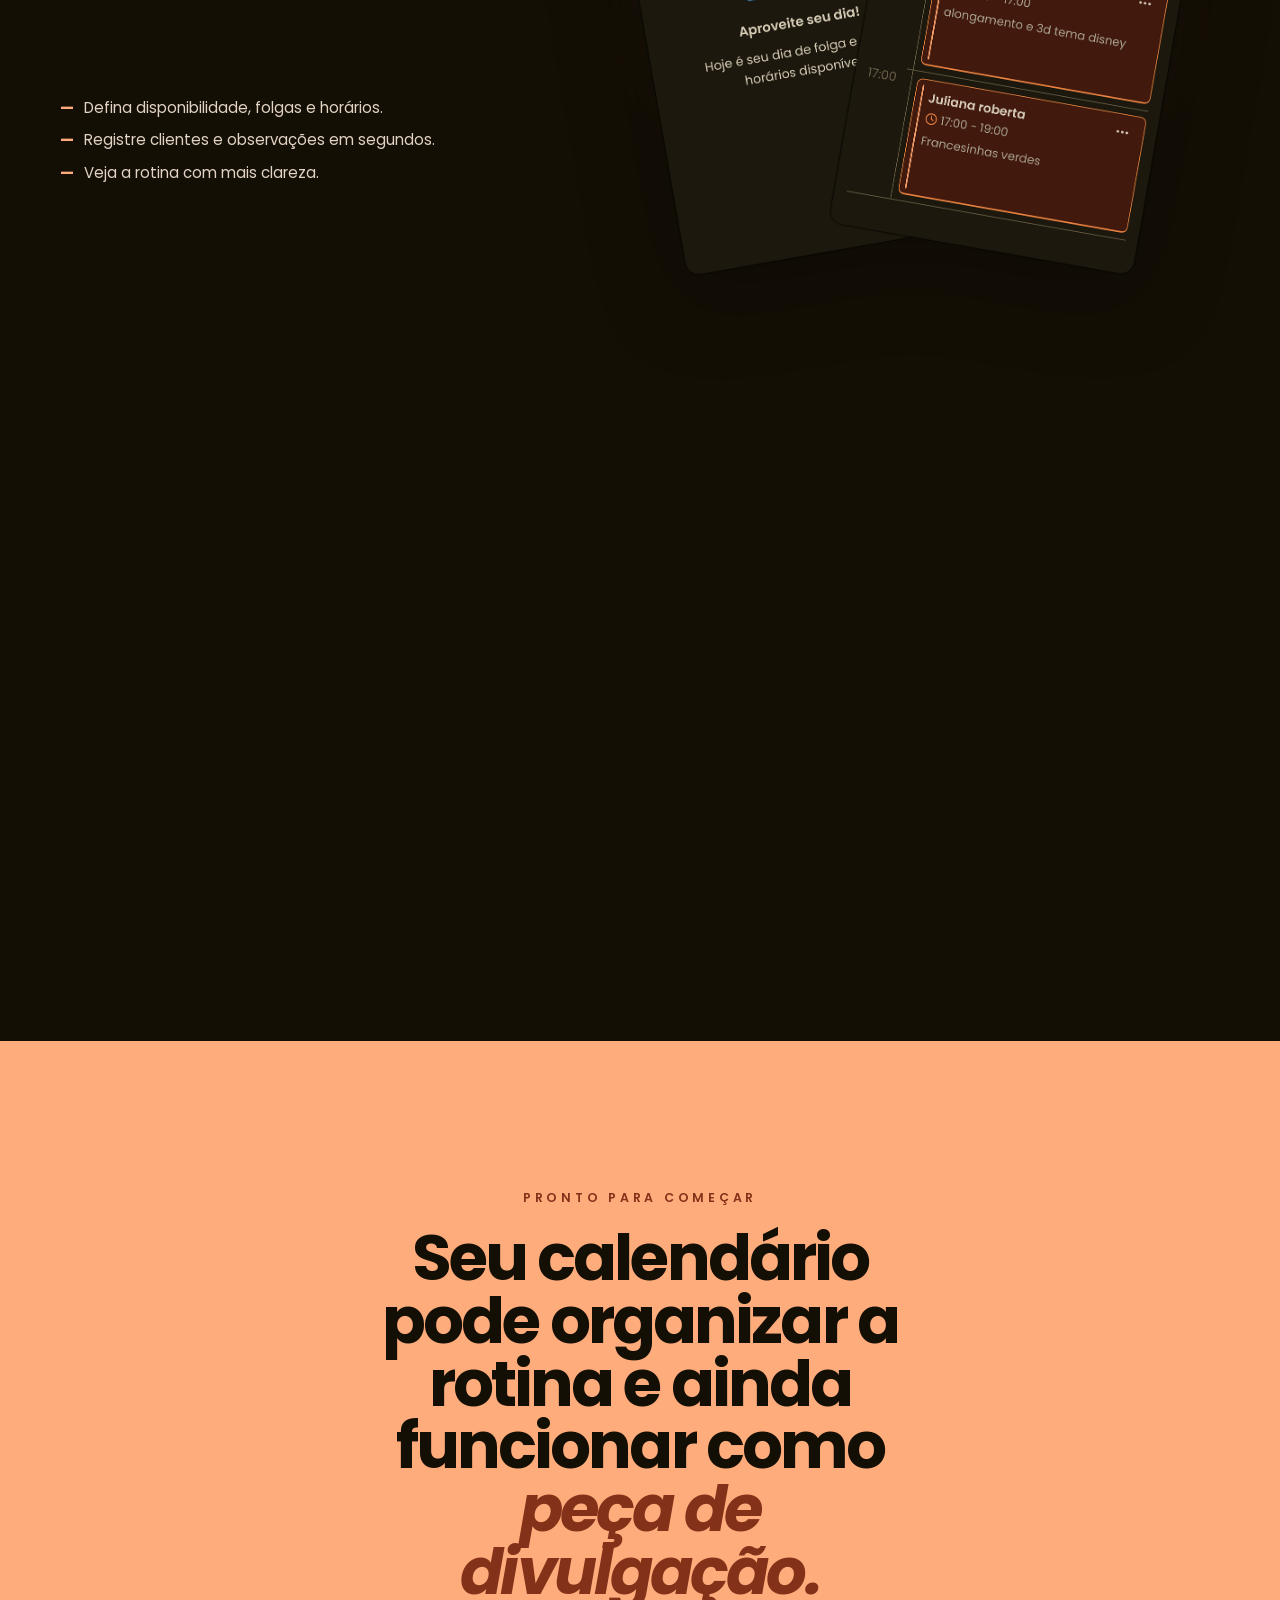
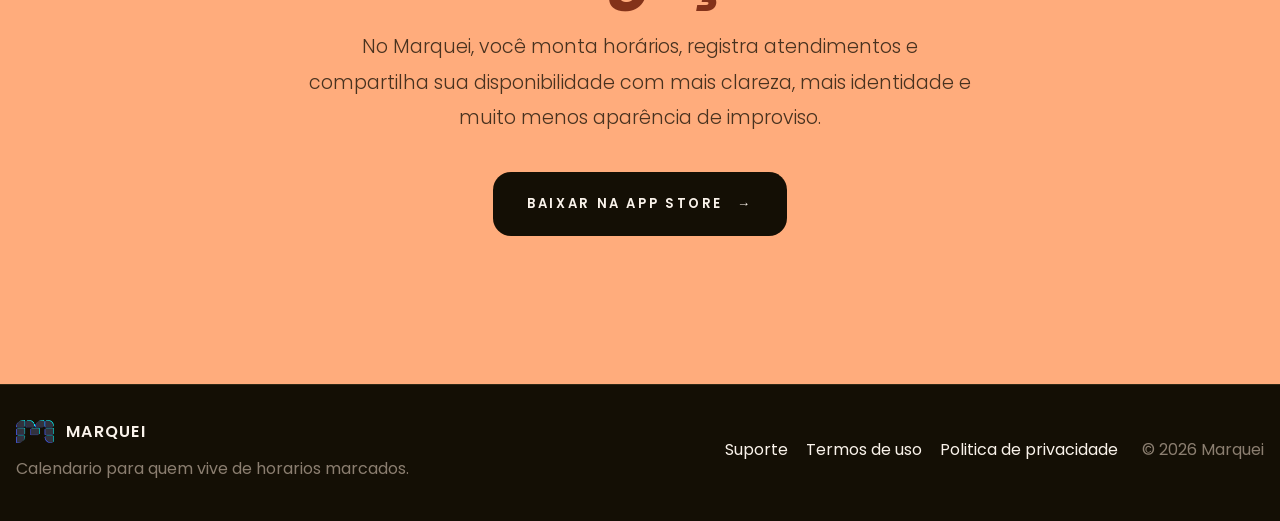
==== commit 9ff65e43: "Switch landing CTAs to App Store" ====
--- a/index.html
+++ b/index.html
@@ -45,7 +45,7 @@
               <div class="hero-actions">
                 <div
                   data-download-component="button"
-                  data-download-platform="testflight"
+                  data-download-platform="app-store"
                   data-download-variant="hero"
                 ></div>
               </div>
@@ -198,7 +198,7 @@
             </p>
             <div
               data-download-component="button"
-              data-download-platform="testflight"
+              data-download-platform="app-store"
               data-download-variant="cta"
             ></div>
           </div>
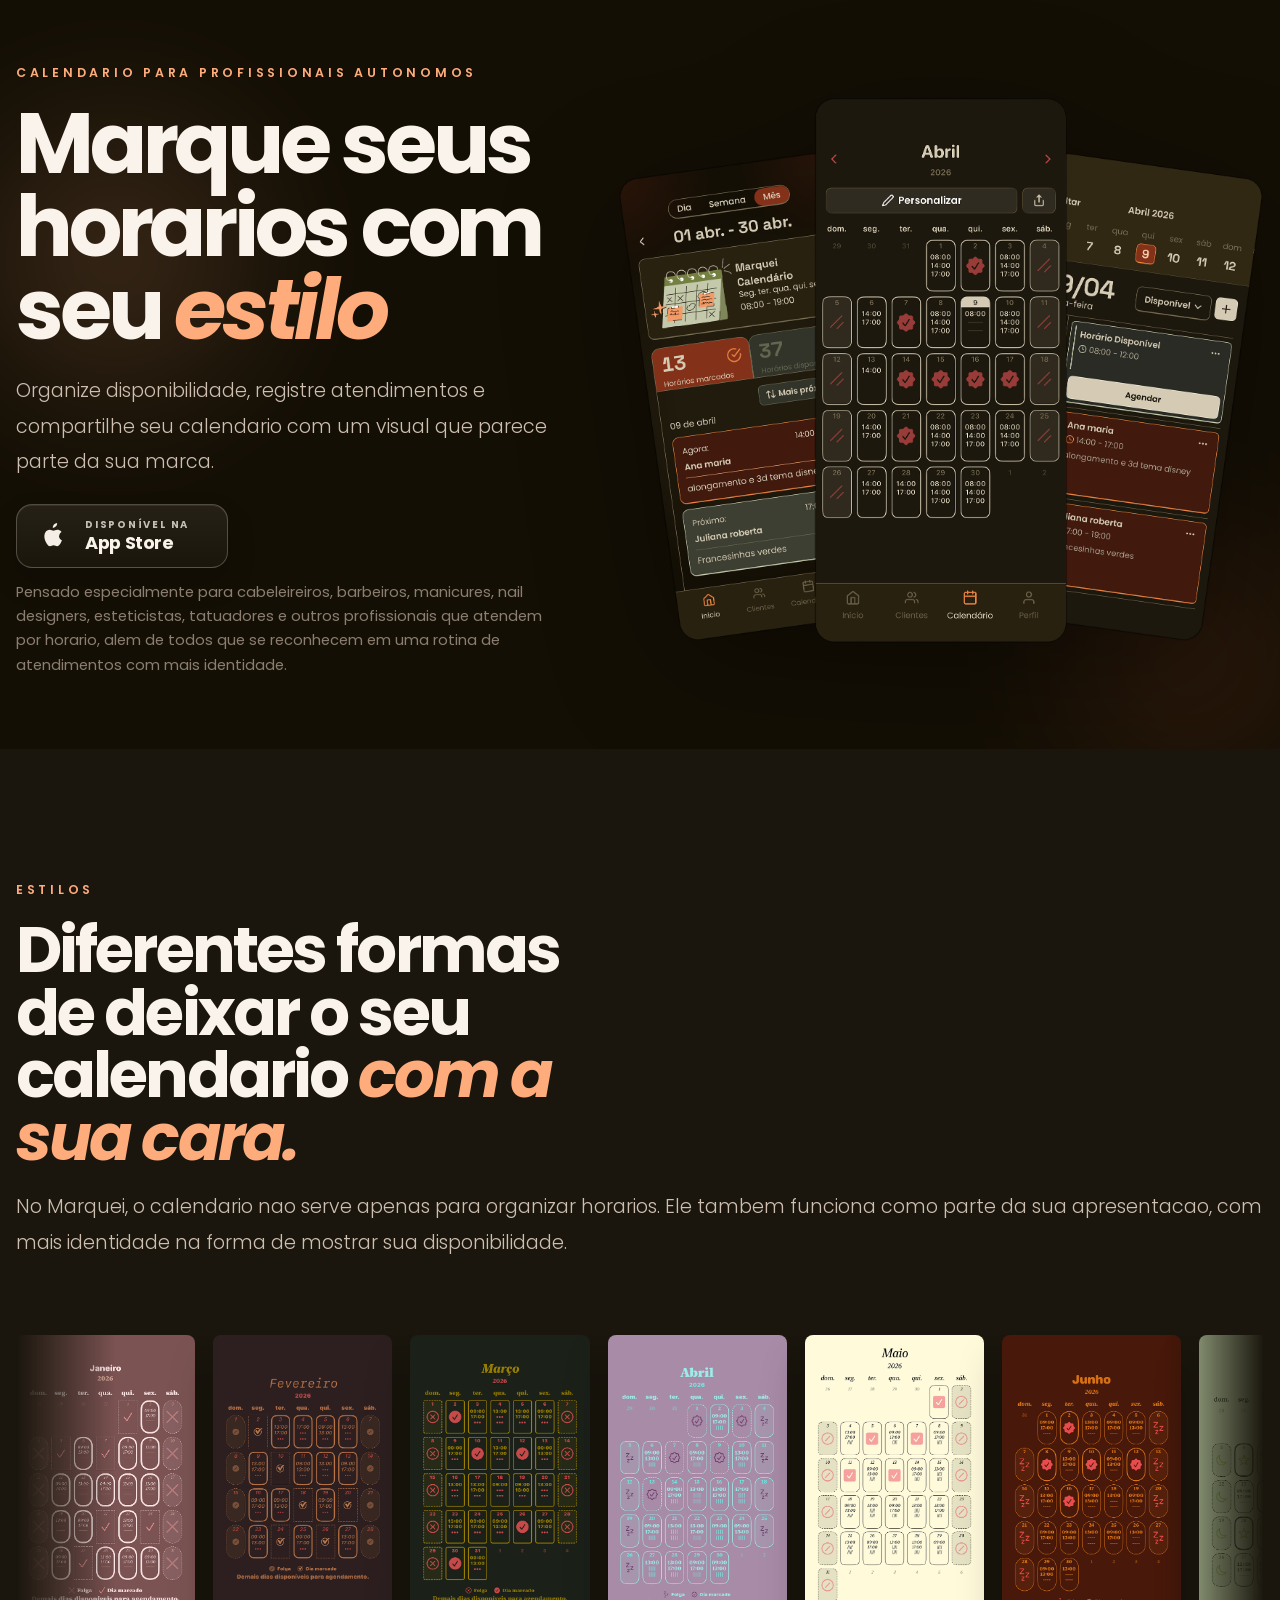
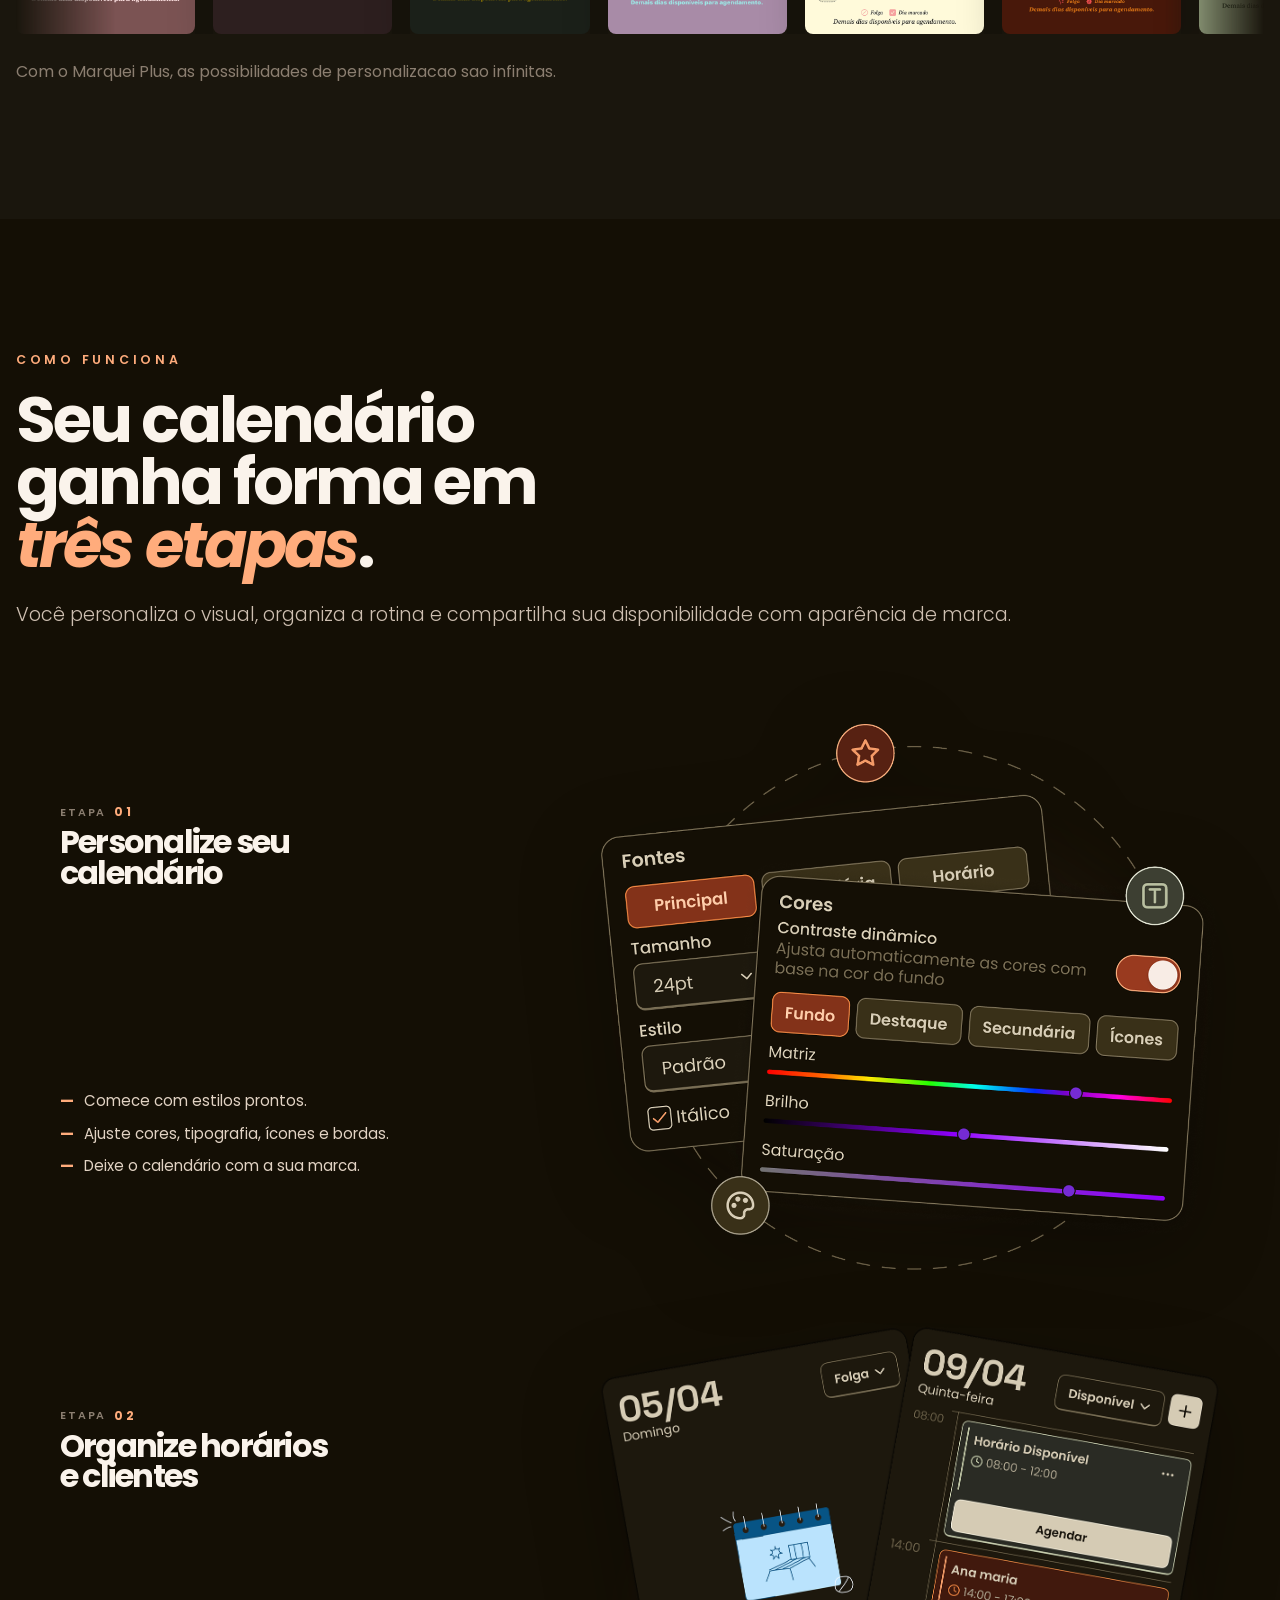
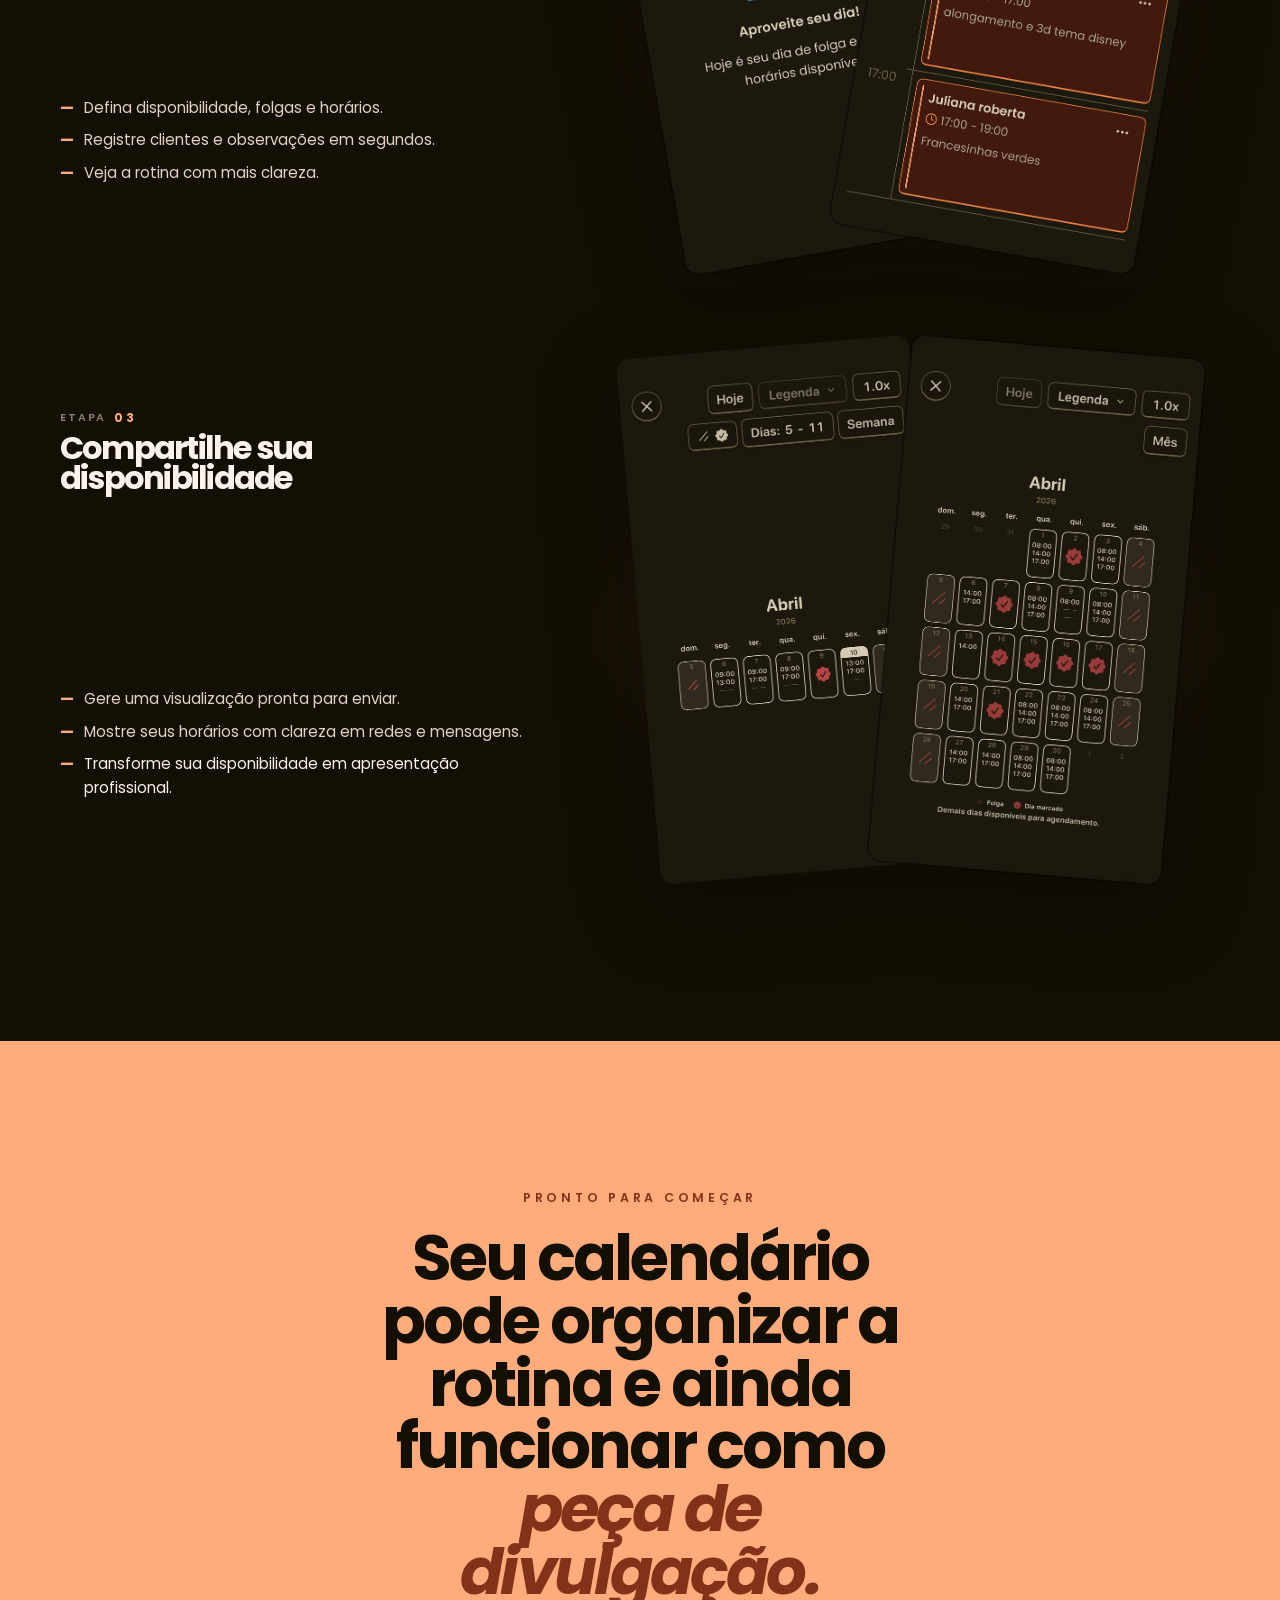
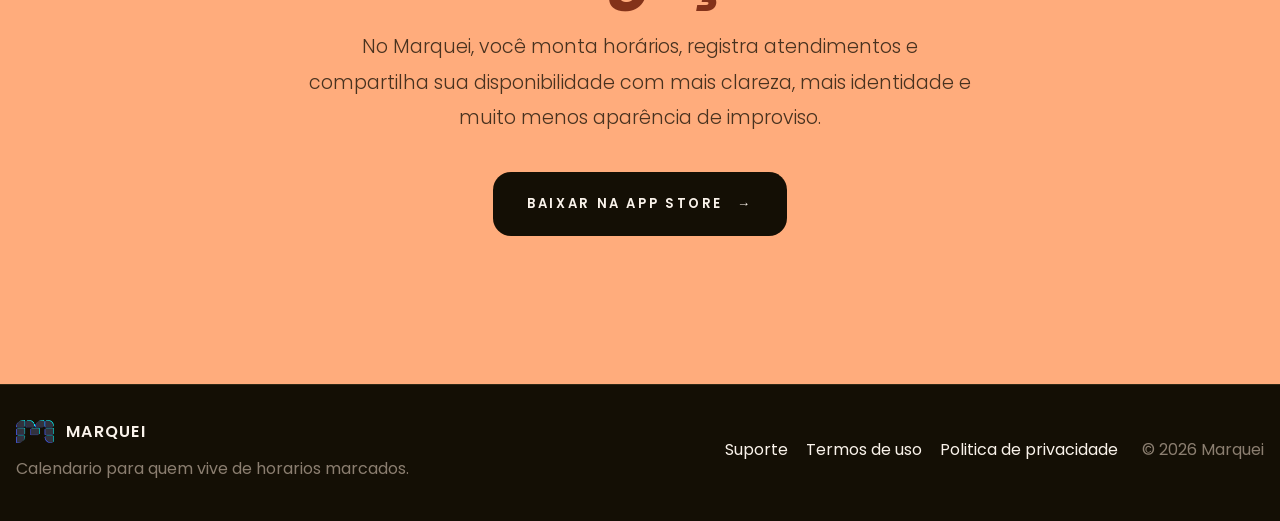
==== commit 4baad98c: "Bust env cache and accept query strings in validation" ====
--- a/index.html
+++ b/index.html
@@ -230,7 +230,7 @@
       </footer>
     </div>
 
-    <script src="./assets/js/config/env.js"></script>
+    <script src="./assets/js/config/env.js?v=appstore-launch"></script>
     <script src="./assets/js/core.js"></script>
     <script src="./assets/js/components/download-button.js"></script>
     <script src="./assets/js/pages/landing.js"></script>
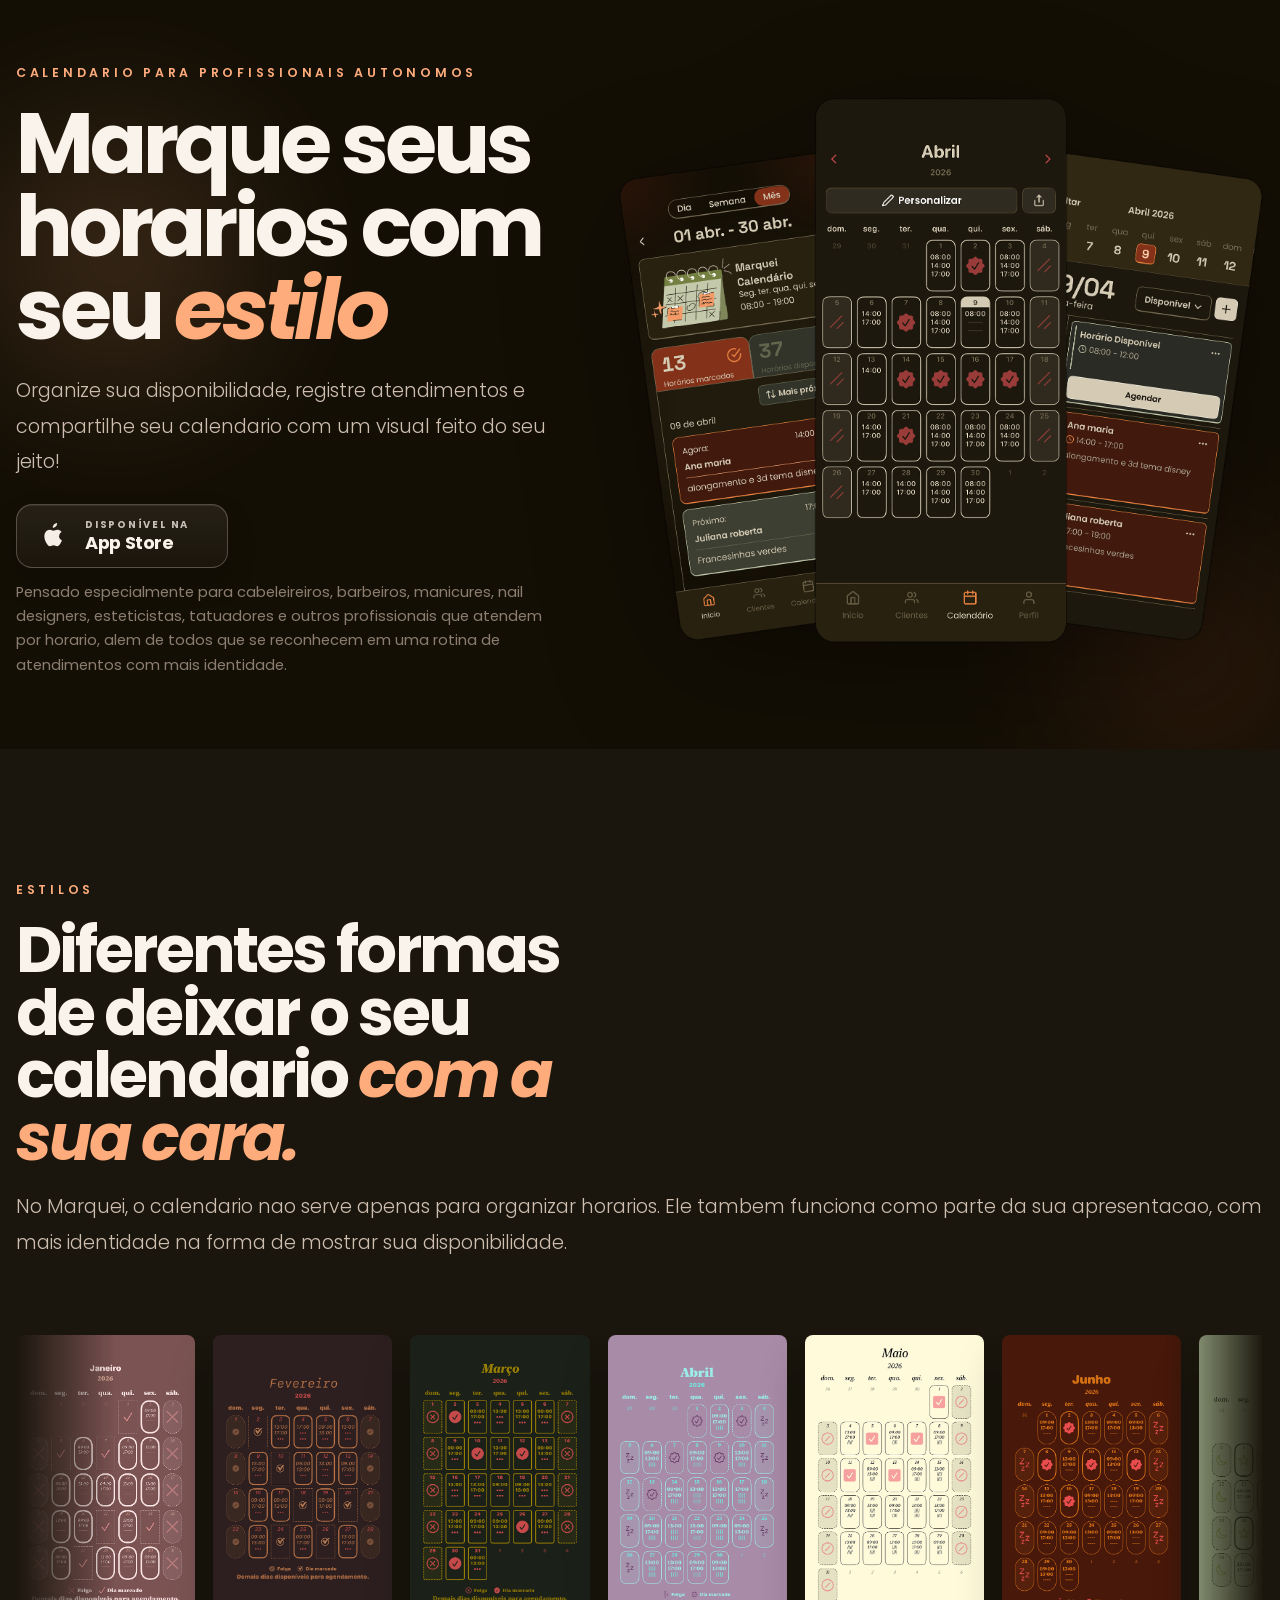
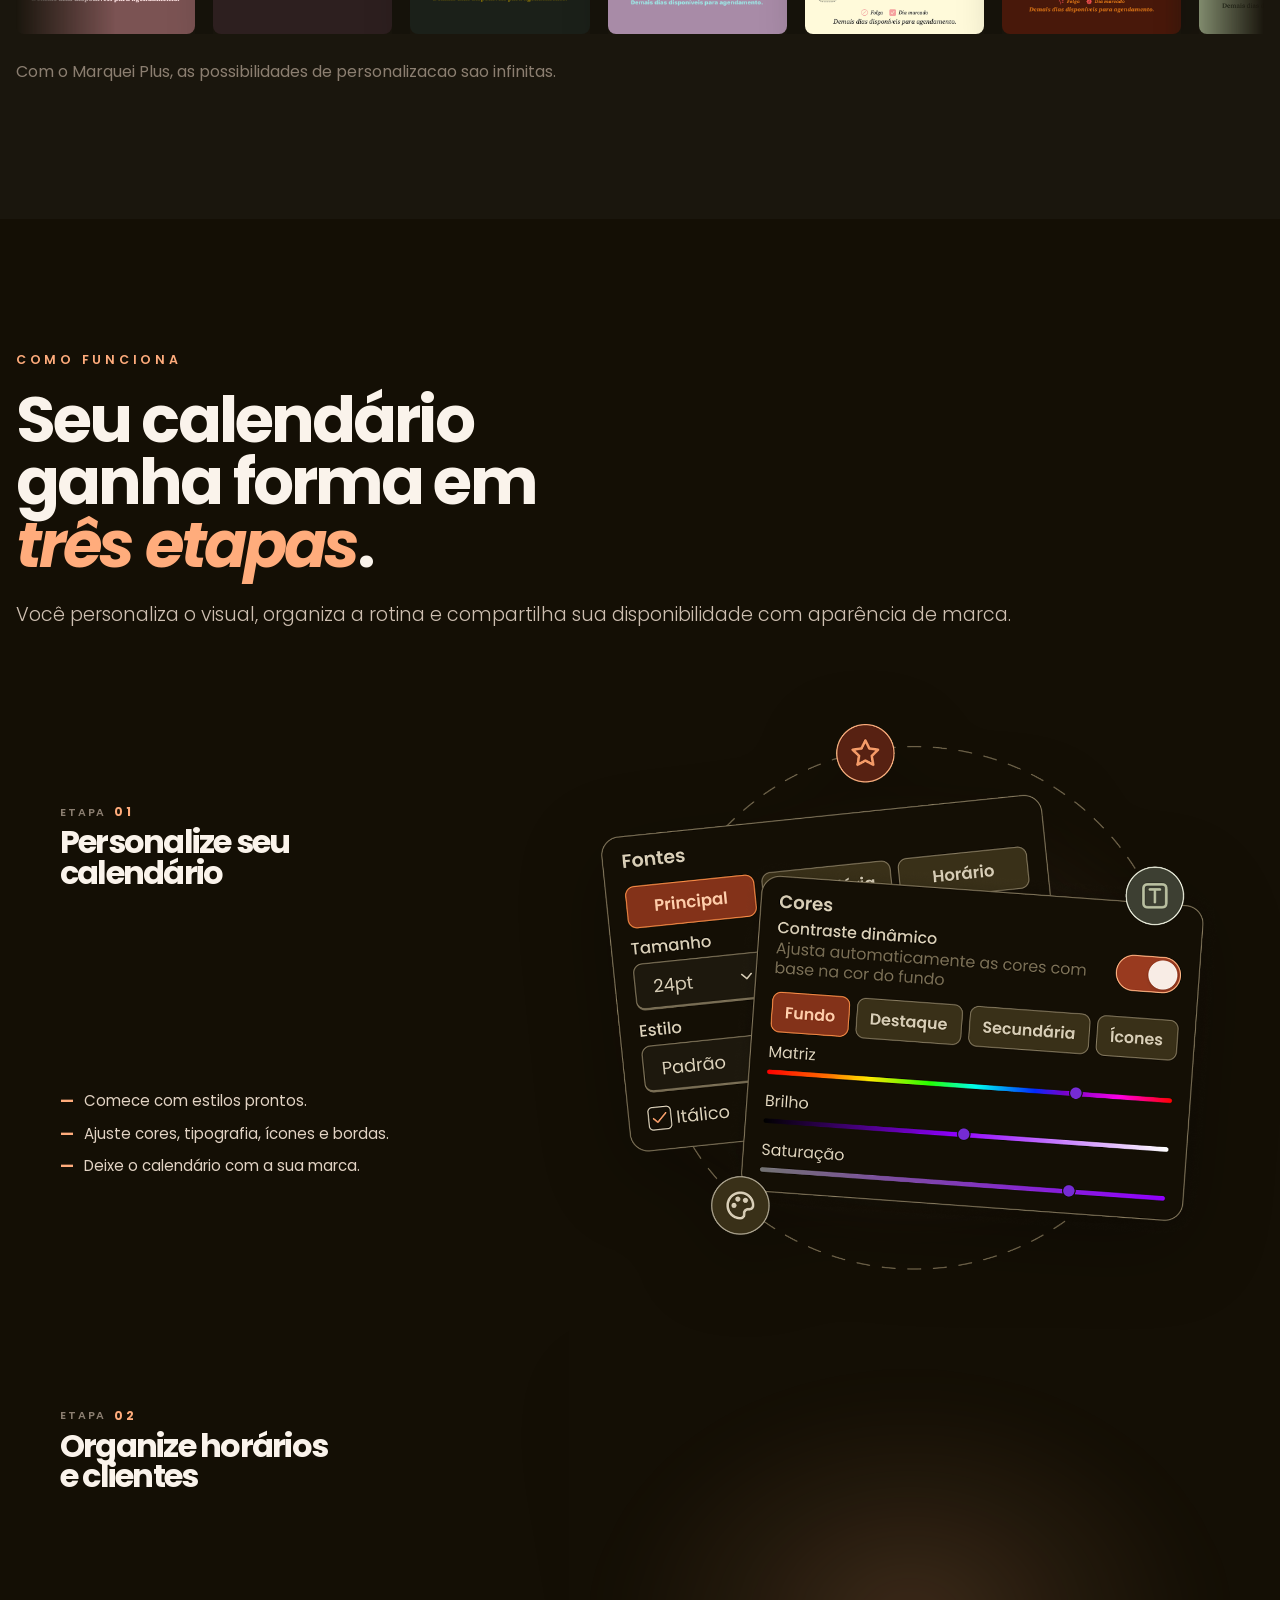
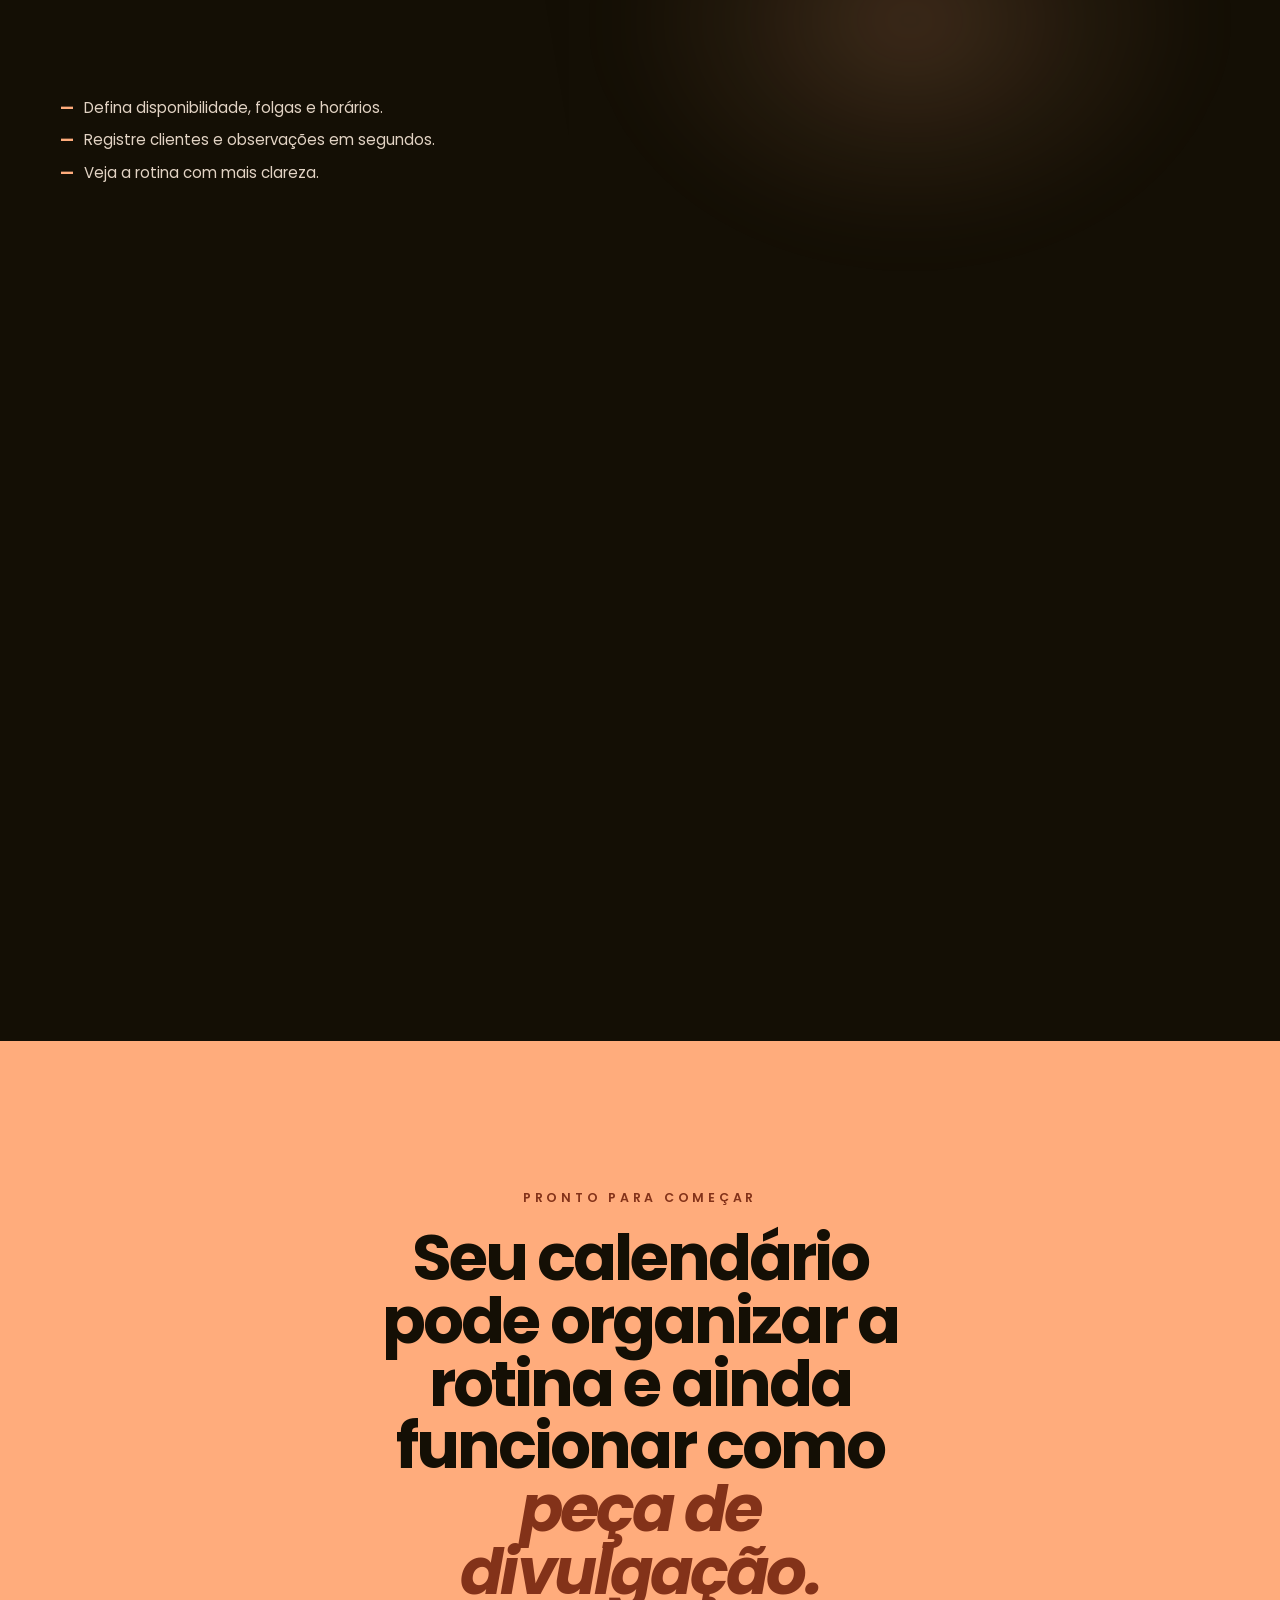
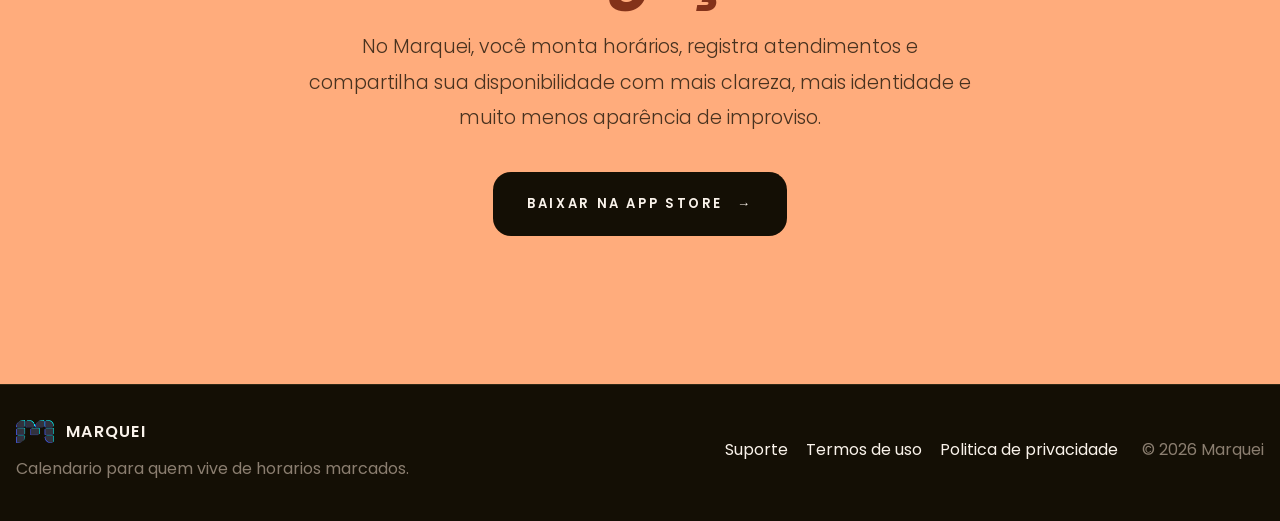
==== commit 1942c9d4: "Refine hero copy for Marquei landing" ====
--- a/index.html
+++ b/index.html
@@ -39,8 +39,8 @@
                 <em>estilo</em>
               </h1>
               <p class="hero-body">
-                Organize disponibilidade, registre atendimentos e compartilhe seu
-                calendario com um visual que parece parte da sua marca.
+                Organize sua disponibilidade, registre atendimentos e compartilhe seu
+                calendario com um visual feito do seu jeito!
               </p>
               <div class="hero-actions">
                 <div
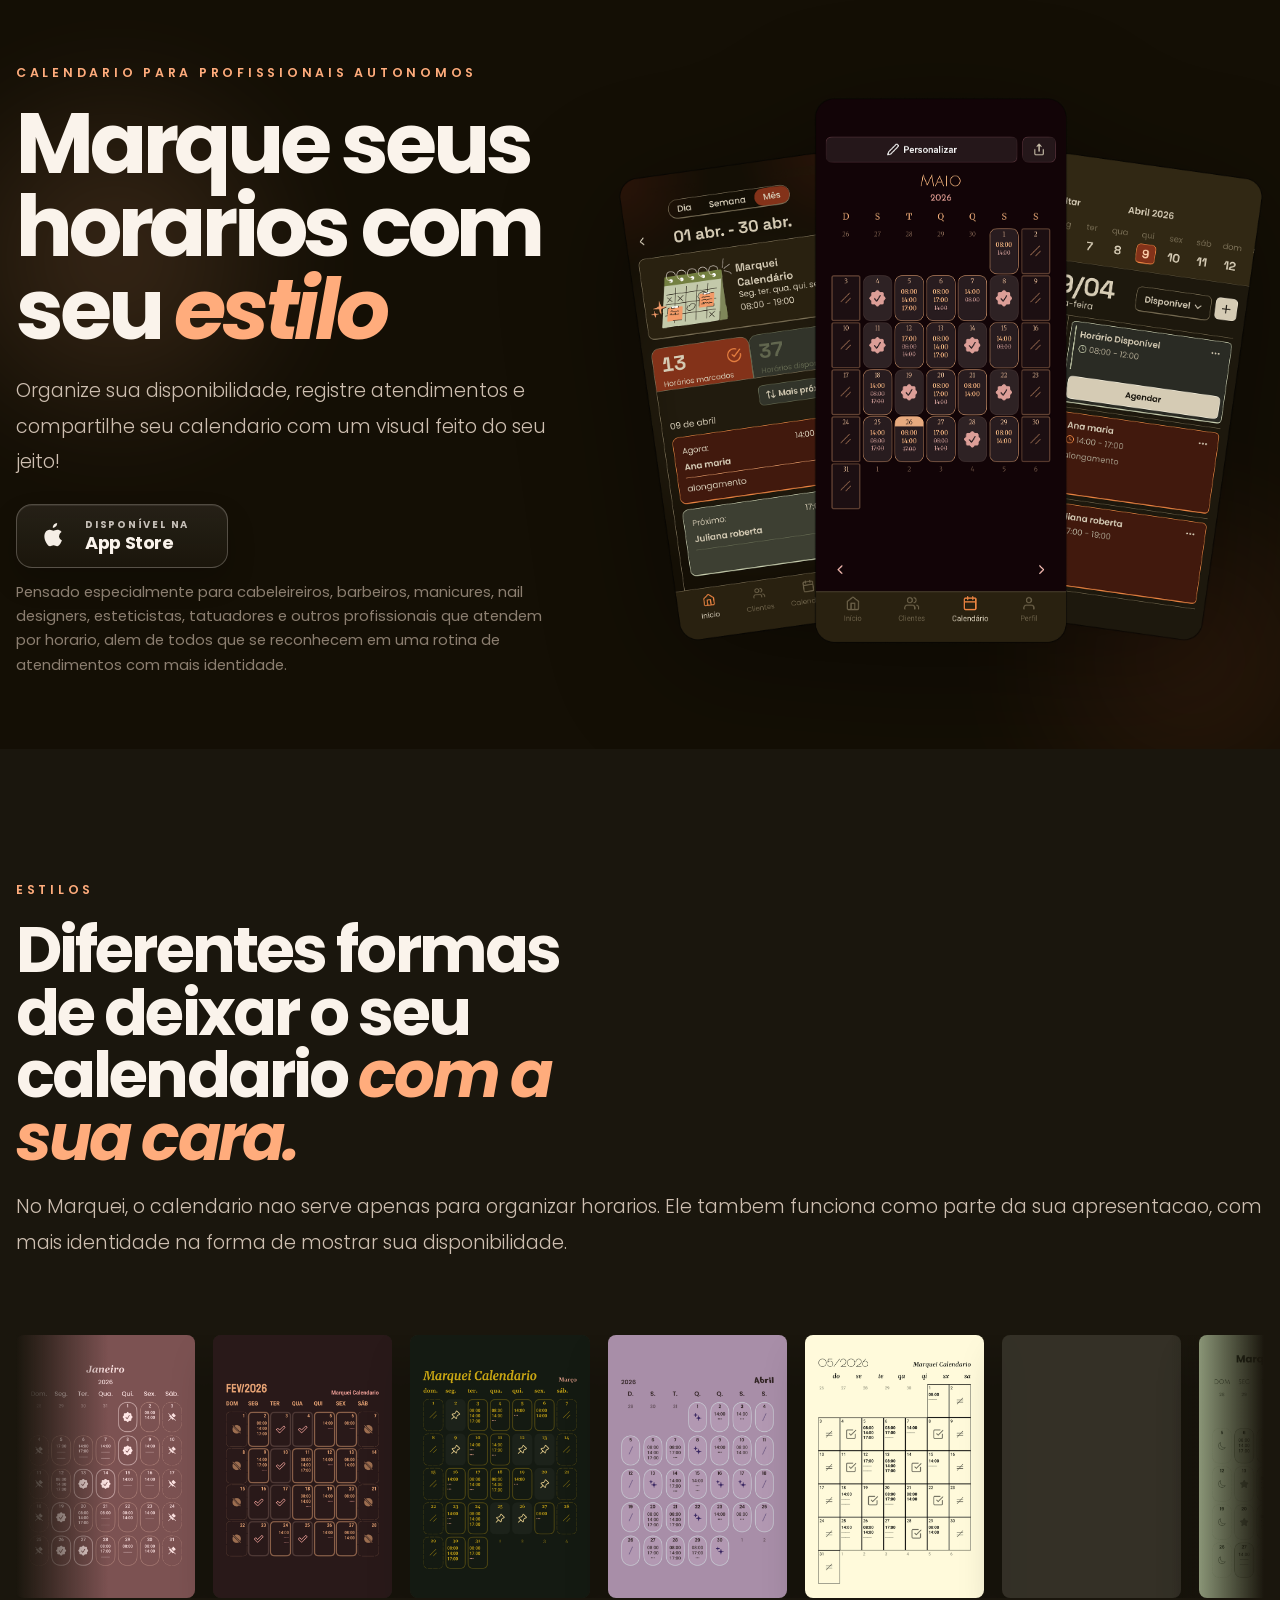
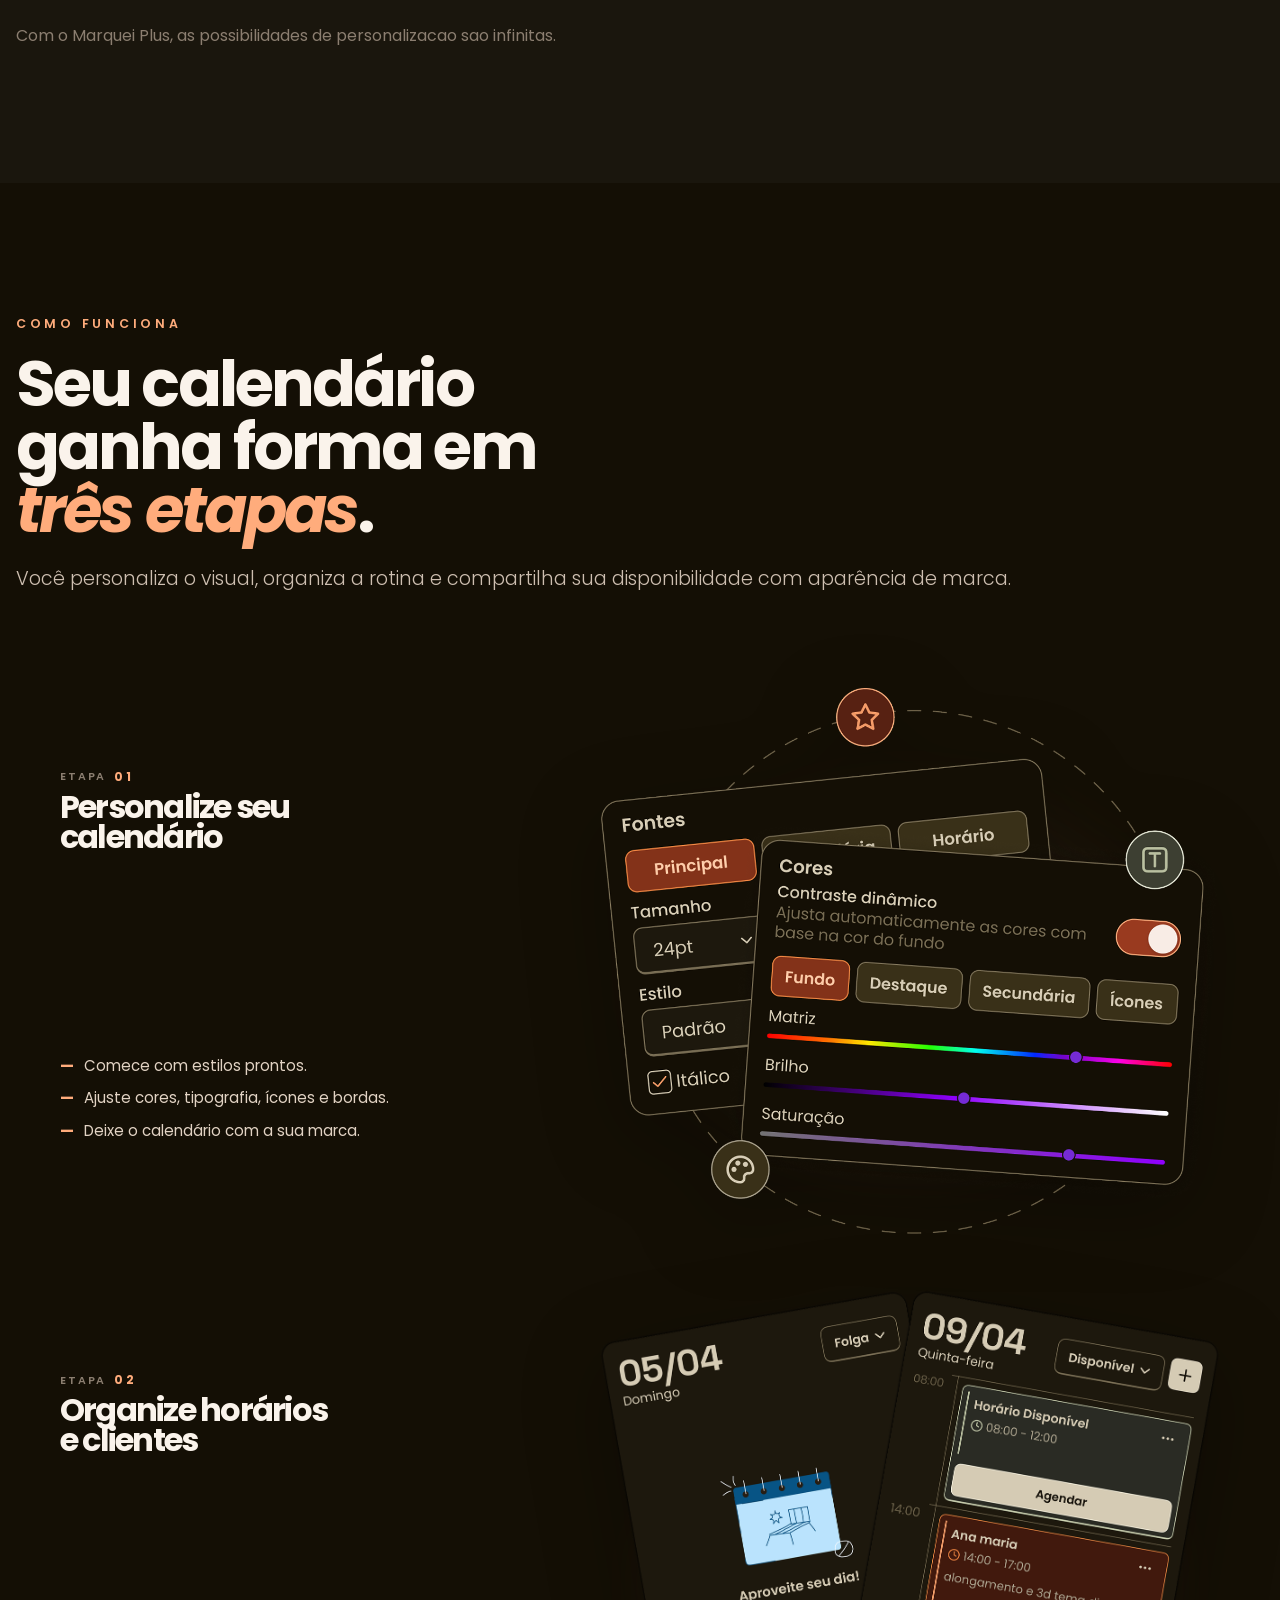
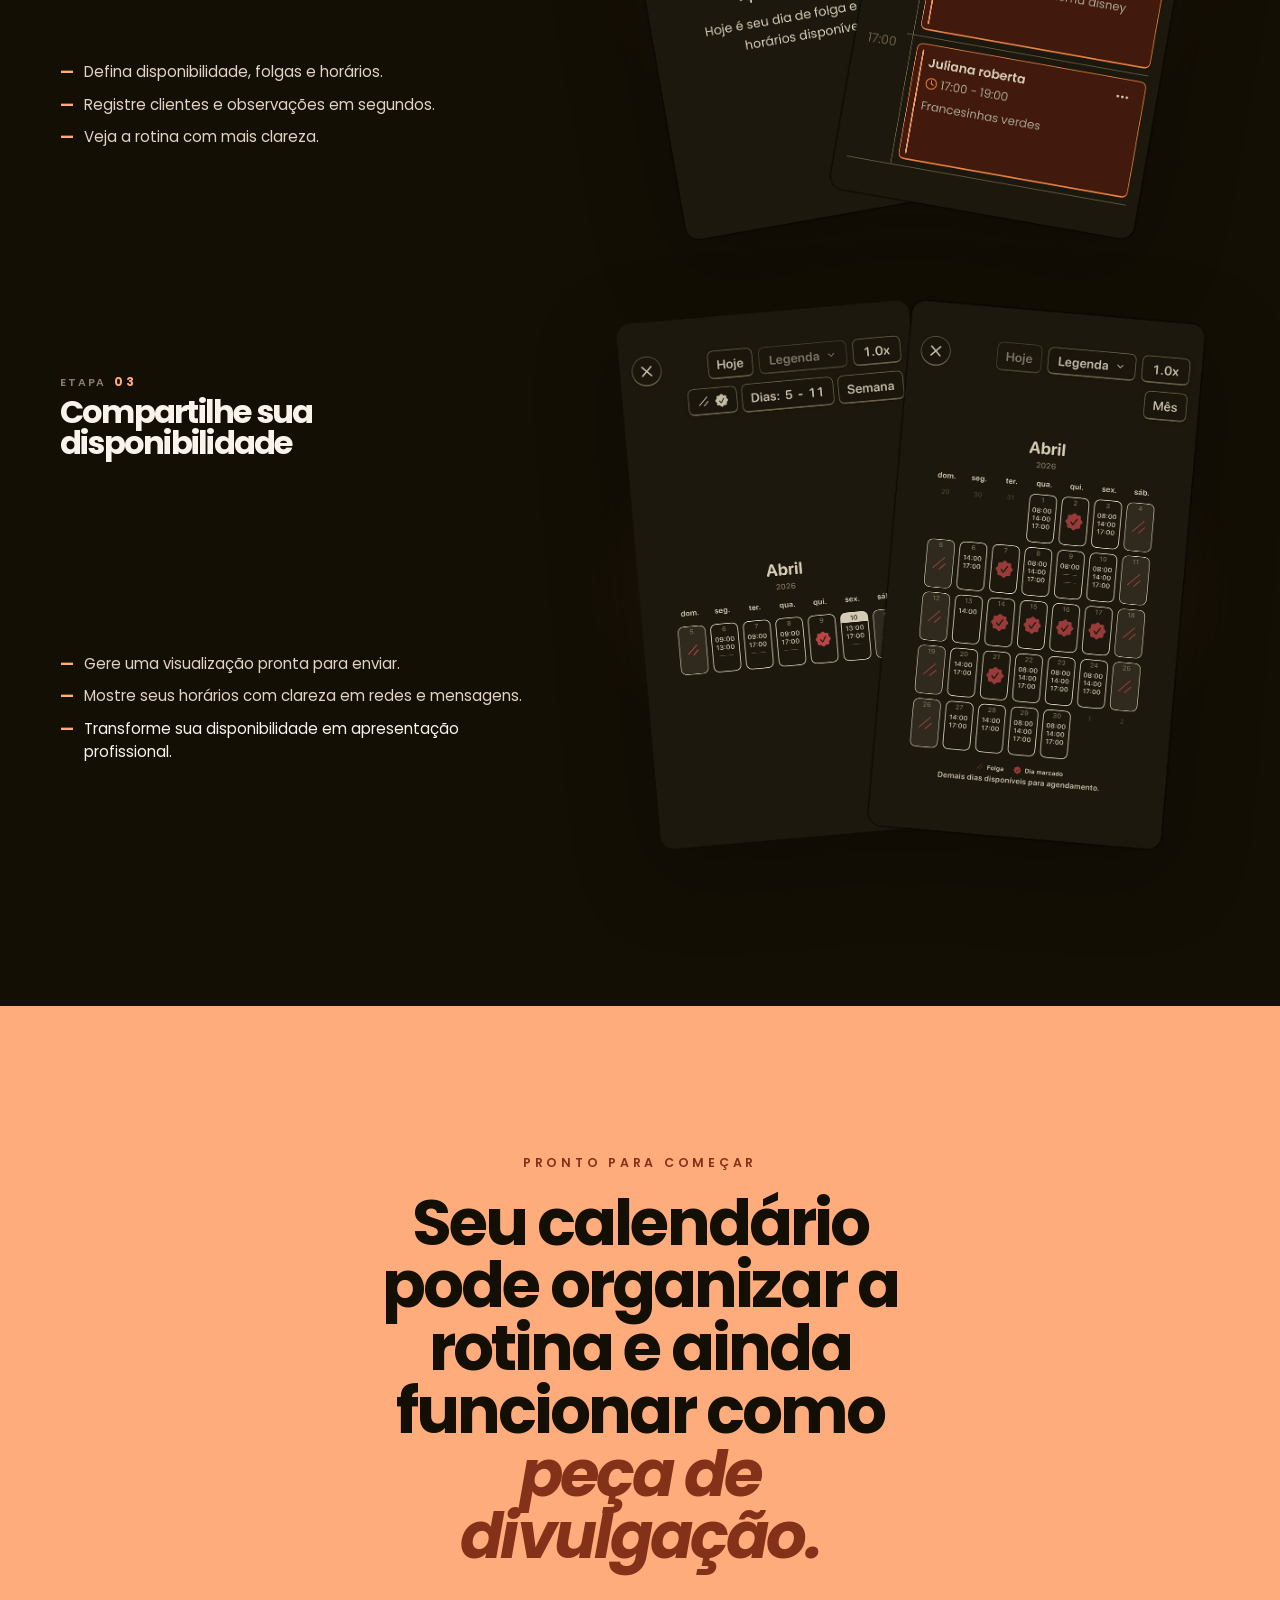
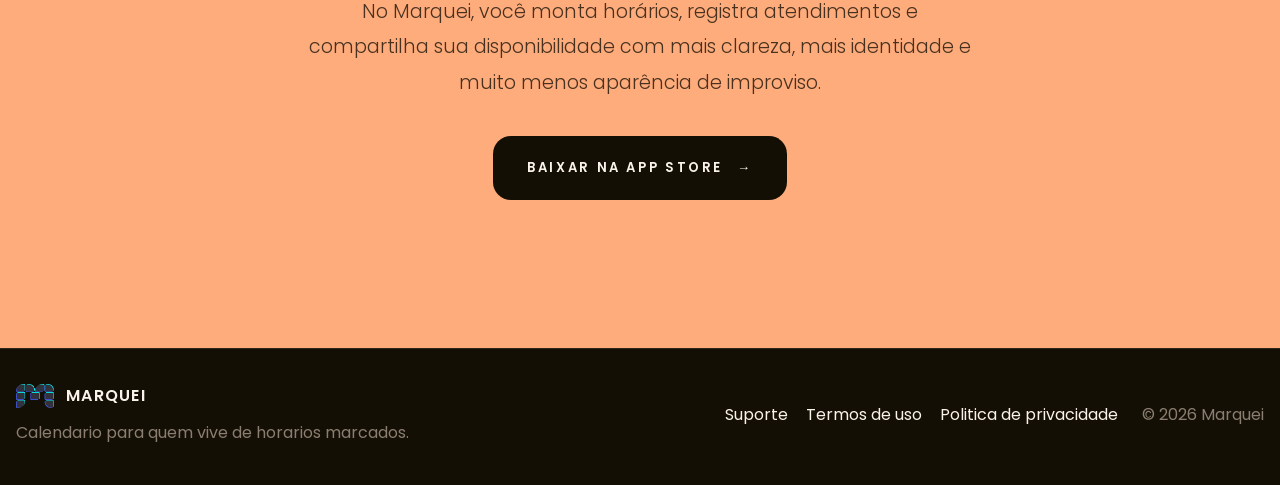
==== commit b745d242: "Improve mobile showcase and App Store button layout" ====
--- a/index.html
+++ b/index.html
@@ -88,7 +88,6 @@
               class="showcase-marquee"
               data-preset-gallery
               data-preset-base-path="./assets/images/landing/presets/"
-              data-reveal="up"
               aria-label="Galeria de estilos do Marquei"
             ></div>
 
--- a/assets/css/components.css
+++ b/assets/css/components.css
@@ -233,15 +233,37 @@
 }
 
 @media (max-width: 760px) {
+  .store-badge-button {
+    width: min(100%, 352px);
+    margin-left: auto;
+    margin-right: auto;
+  }
+
   .app-store-button,
   .cta-button {
     justify-content: center;
   }
 
   .app-store-button {
-    width: auto;
-    min-width: 206px;
+    position: relative;
+    width: 100%;
+    justify-content: center;
+    min-width: 0;
+    min-height: 64px;
     margin: 0 auto;
+    padding: 13px 22px 13px 24px;
+  }
+
+  .app-store-button .apple-icon {
+    position: absolute;
+    left: 24px;
+    top: 50%;
+    transform: translateY(-50%);
+  }
+
+  .store-cta-button .cta-button {
+    width: min(100%, 340px);
+    min-height: 58px;
   }
 
   .app-store-note {
@@ -252,20 +274,20 @@
 
 @media (max-width: 900px) and (orientation: portrait) {
   .app-store-button {
-    gap: 12px;
-    min-height: 54px;
-    min-width: 198px;
-    padding: 11px 16px 11px 14px;
+    gap: 14px;
+    min-height: 62px;
+    min-width: 0;
+    padding: 12px 20px 12px 24px;
   }
 
   .apple-icon {
-    width: 34px;
-    height: 34px;
+    width: 36px;
+    height: 36px;
   }
 
   .apple-icon svg {
-    width: 27px;
-    height: 27px;
+    width: 29px;
+    height: 29px;
   }
 
   .app-store-copy {
@@ -273,11 +295,11 @@
   }
 
   .app-store-overline {
-    font-size: 0.58rem;
+    font-size: 0.6rem;
   }
 
   .app-store-label {
-    font-size: 1.02rem;
+    font-size: 1.08rem;
   }
 
   .download-button-subline {
--- a/assets/css/pages/landing.css
+++ b/assets/css/pages/landing.css
@@ -158,41 +158,71 @@
 
 .showcase-marquee {
   --showcase-gap: 18px;
+  --showcase-duration: 48s;
+  position: relative;
   margin-top: 56px;
   overflow: hidden;
-  mask-image: linear-gradient(
-    to right,
-    transparent 0,
-    black 8%,
-    black 92%,
-    transparent 100%
-  );
+}
+
+.showcase-marquee::before,
+.showcase-marquee::after {
+  content: "";
+  position: absolute;
+  z-index: 2;
+  top: 0;
+  bottom: 0;
+  width: clamp(28px, 8vw, 92px);
+  pointer-events: none;
+}
+
+.showcase-marquee::before {
+  left: 0;
+  background: linear-gradient(to right, var(--bg-secondary), transparent);
+}
+
+.showcase-marquee::after {
+  right: 0;
+  background: linear-gradient(to left, var(--bg-secondary), transparent);
 }
 
 .showcase-track {
   display: flex;
   gap: var(--showcase-gap);
   width: max-content;
-  animation: showcase-scroll 40s linear infinite;
+  animation: showcase-scroll var(--showcase-duration) linear infinite;
+  animation-play-state: paused;
+  backface-visibility: hidden;
+  transform: translate3d(0, 0, 0);
+  will-change: transform;
+}
+
+.showcase-marquee.is-ready .showcase-track {
+  animation-play-state: running;
 }
 
 .showcase-strip {
+  flex: 0 0 auto;
   display: flex;
   gap: var(--showcase-gap);
 }
 
 .showcase-card {
   flex: 0 0 clamp(138px, 14vw, 180px);
+  min-width: 0;
   margin: 0;
+  overflow: hidden;
+  border-radius: 8px;
+  background: rgba(250, 243, 235, 0.06);
   box-shadow: 0 24px 40px rgba(0, 0, 0, 0.28);
 }
 
 .showcase-image {
   width: 100%;
-  aspect-ratio: 531 / 885;
+  height: auto;
+  aspect-ratio: 640 / 940;
+  background: rgba(250, 243, 235, 0.06);
   object-fit: cover;
   display: block;
-  border-radius: 8px;
 }
 
 .section-footnote {
@@ -213,11 +243,11 @@
 
 @keyframes showcase-scroll {
   from {
-    transform: translateX(0);
+    transform: translate3d(0, 0, 0);
   }
 
   to {
-    transform: translateX(calc(-50% - (var(--showcase-gap) / 2)));
+    transform: translate3d(calc(-50% - (var(--showcase-gap) / 2)), 0, 0);
   }
 }
 
@@ -701,7 +731,11 @@
 @media (prefers-reduced-motion: reduce) {
   .showcase-marquee {
     overflow-x: auto;
-    mask-image: none;
+  }
+
+  .showcase-marquee::before,
+  .showcase-marquee::after {
+    display: none;
   }
 
   .showcase-track {
